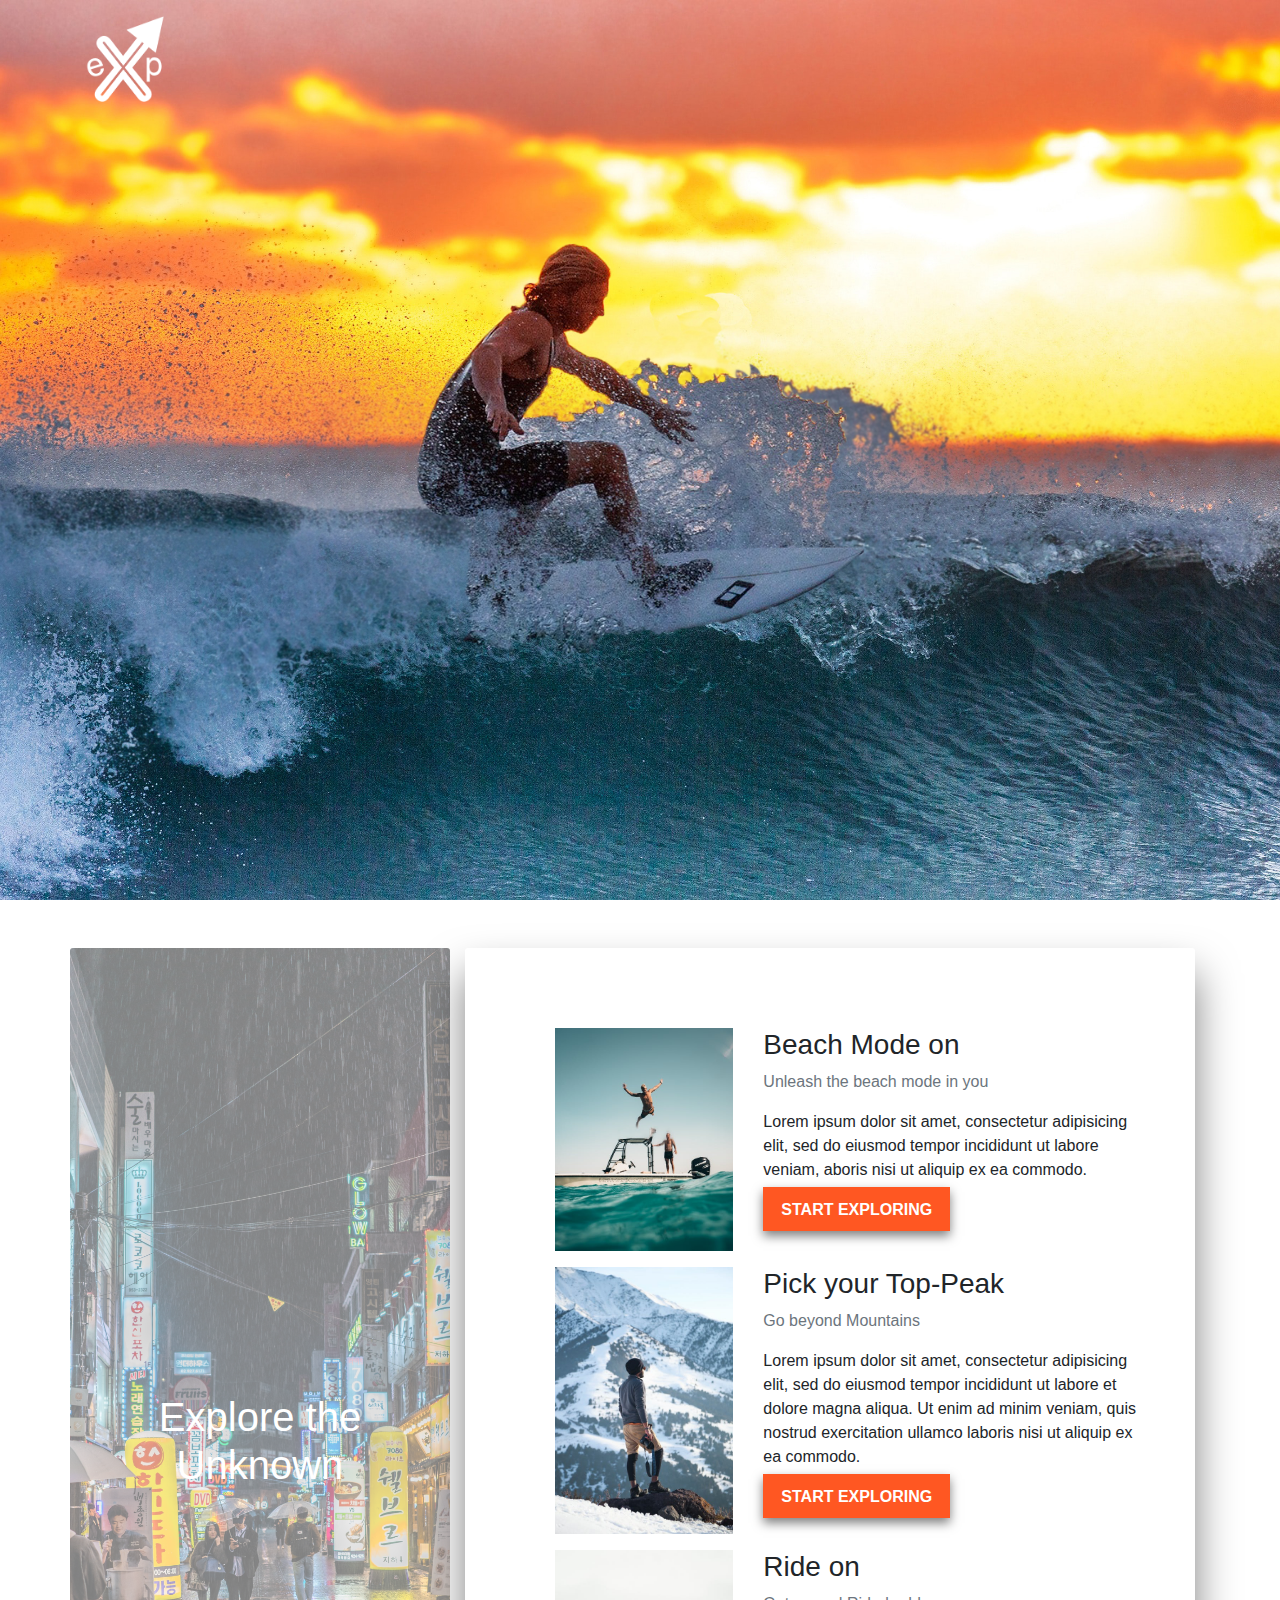
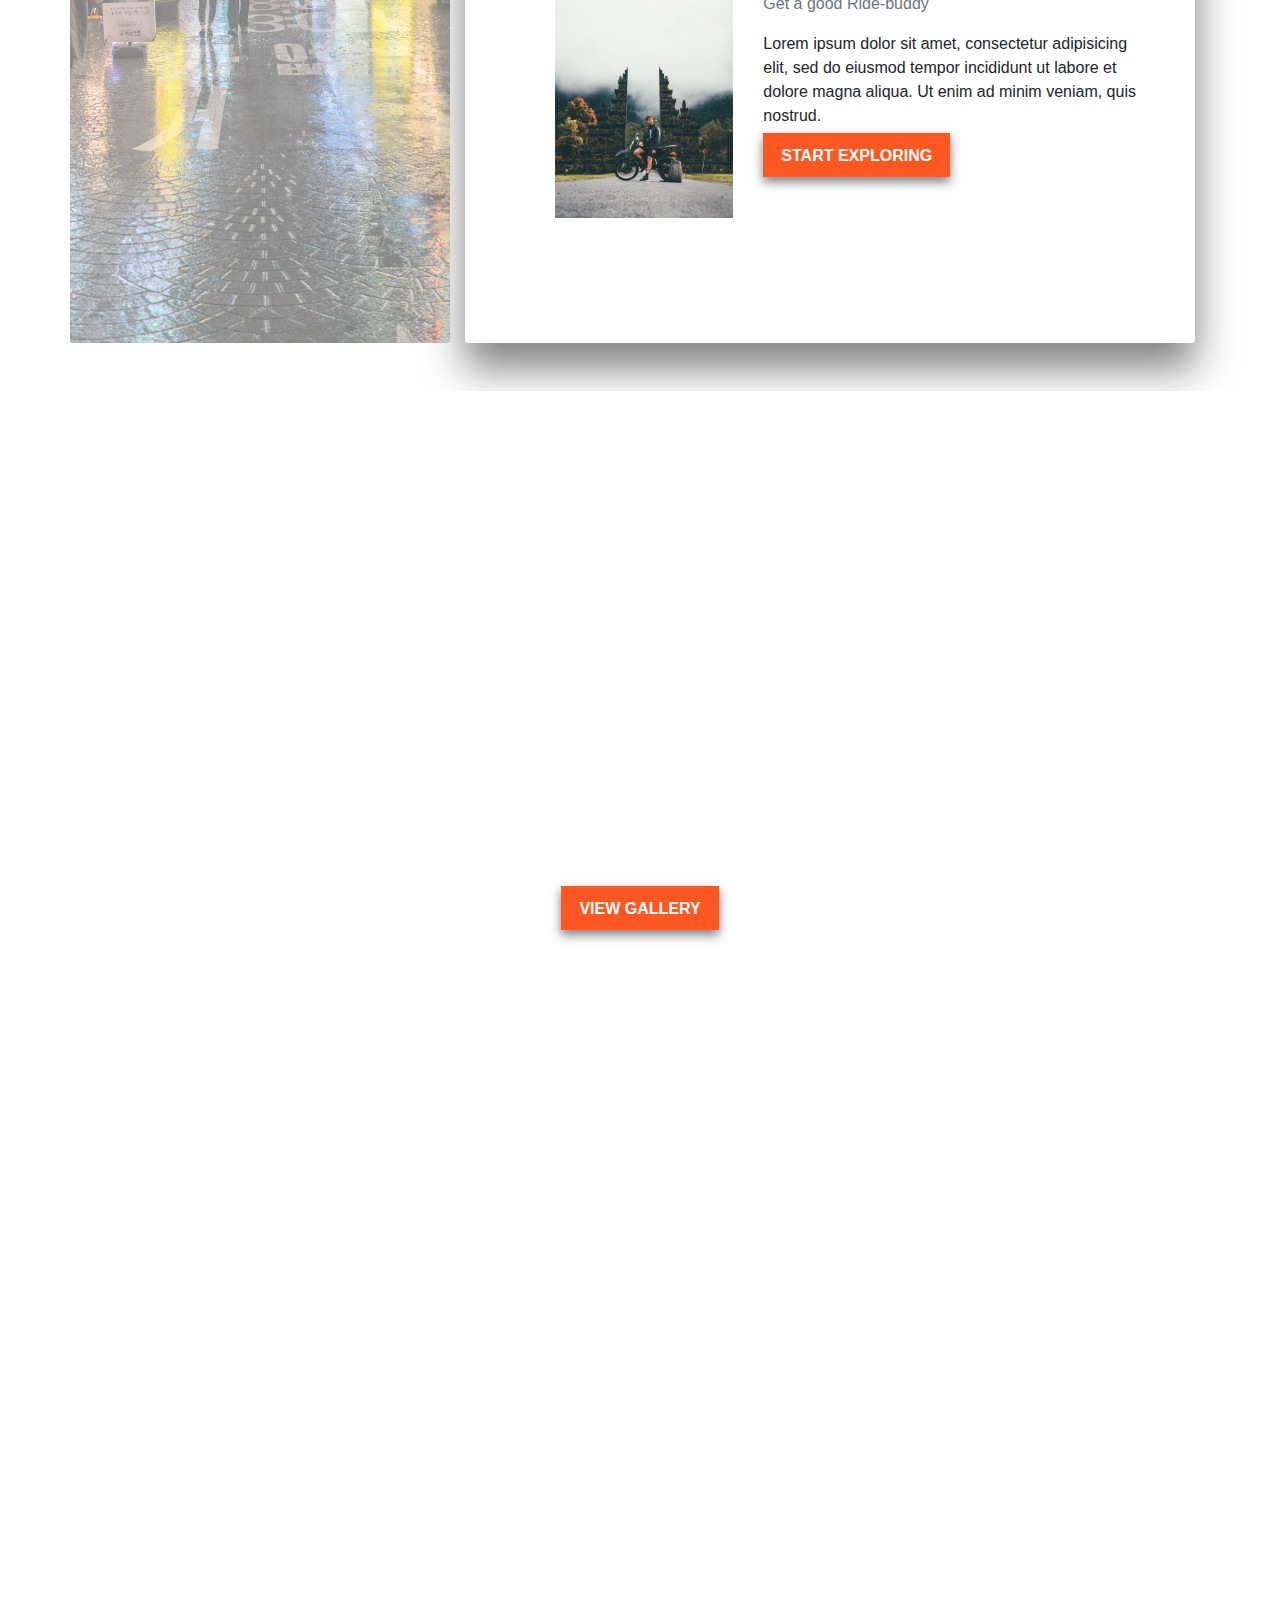
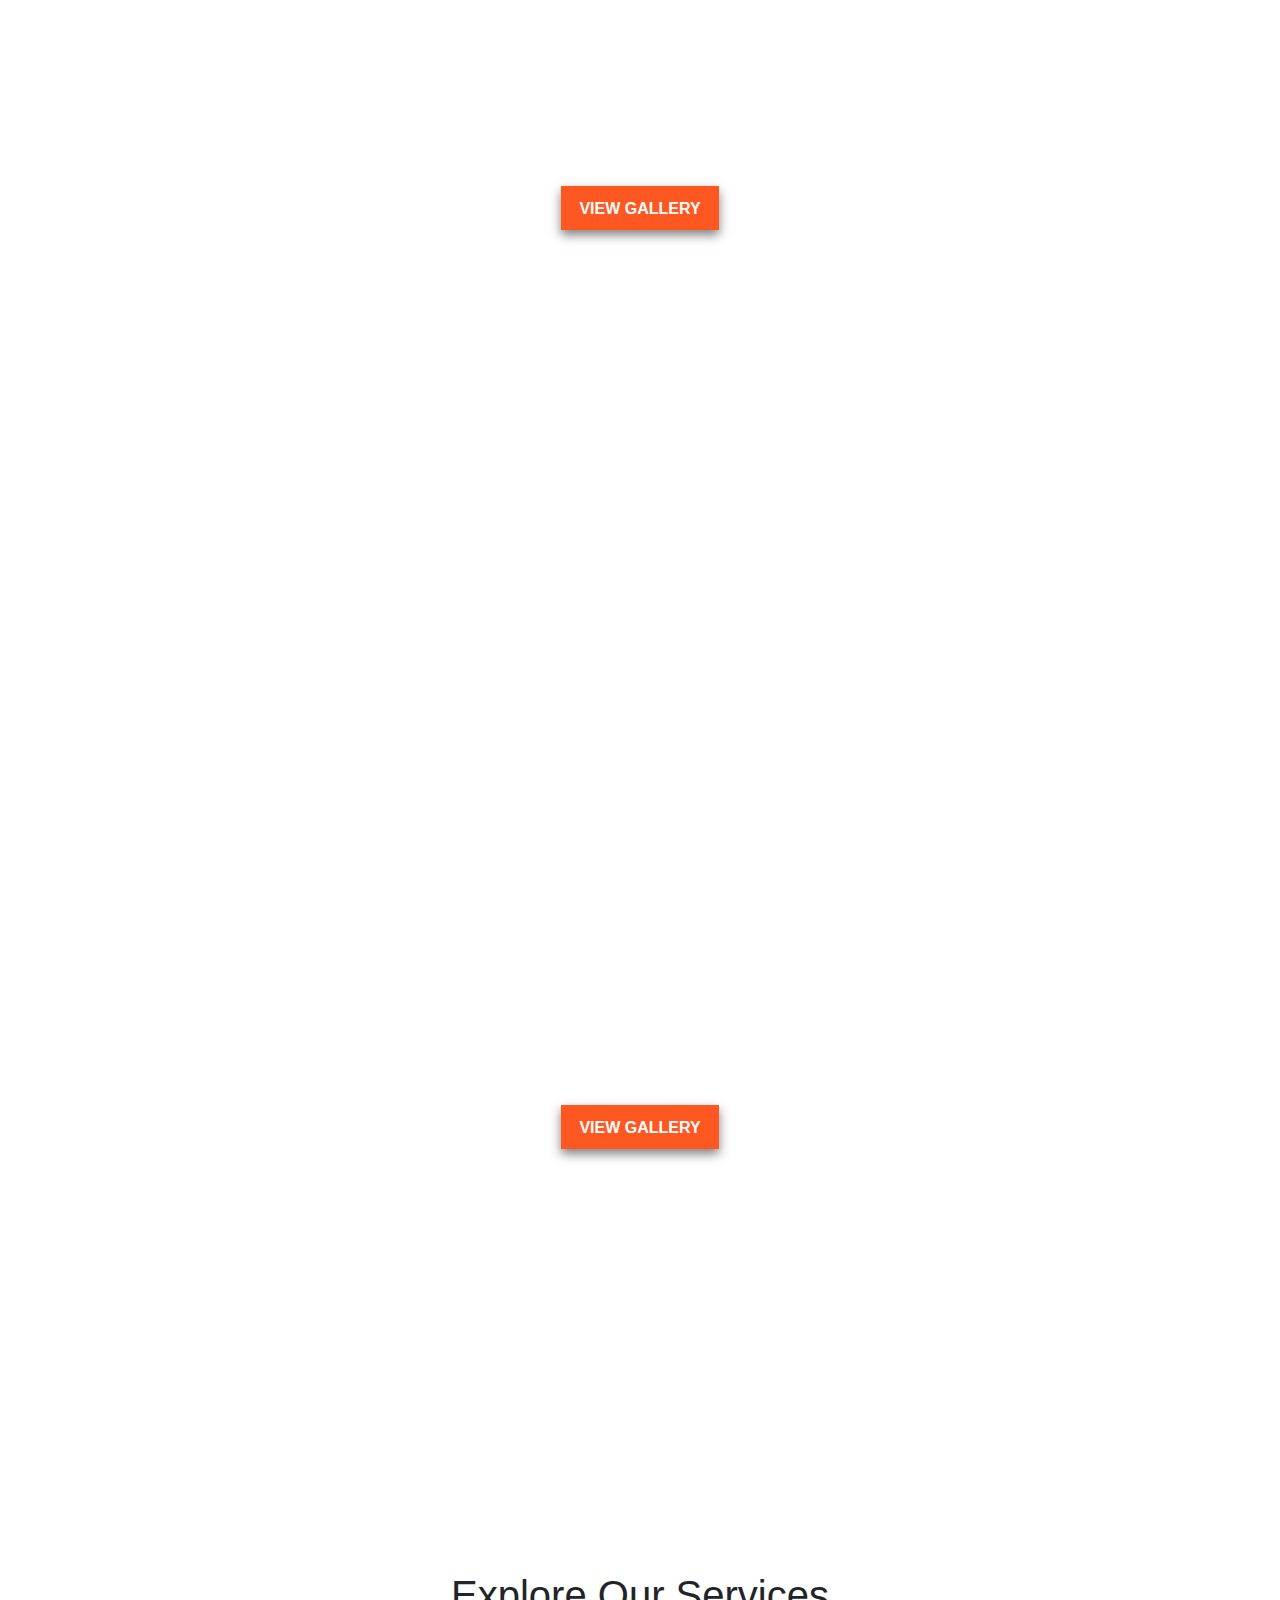
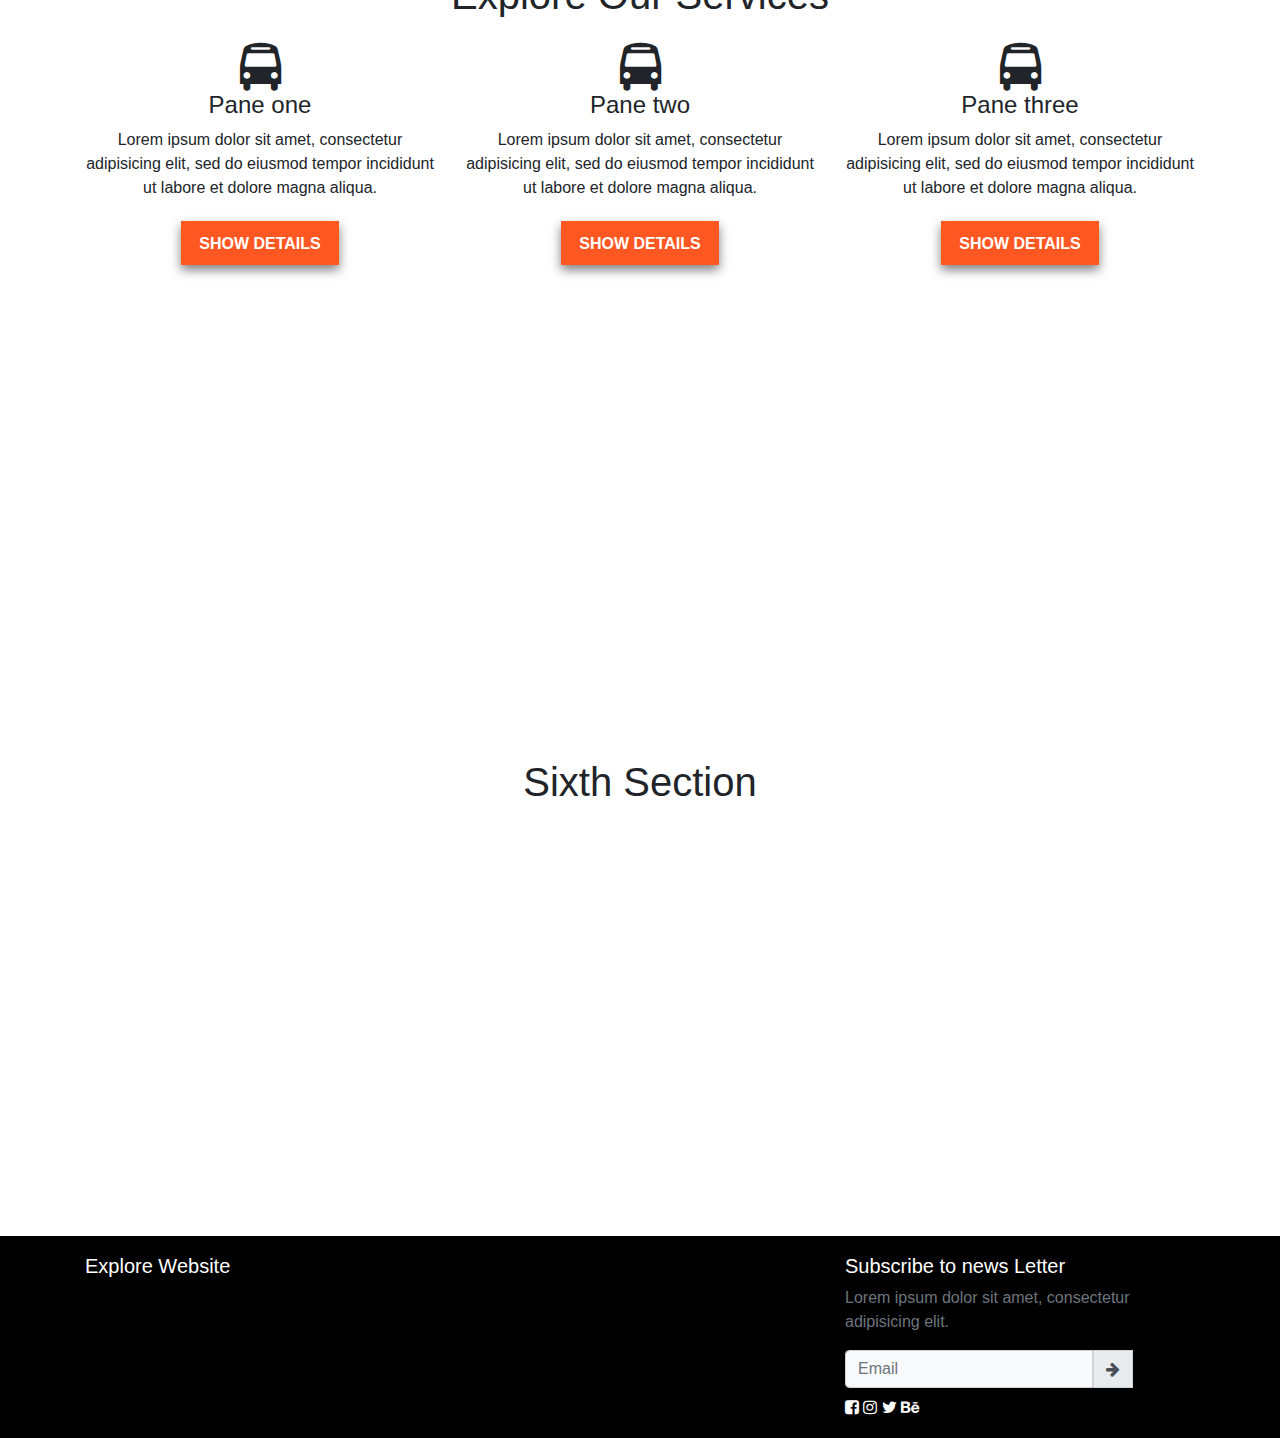
==== explore.html @ d029e3e8 "portfolioFirstUpload" ====
<!DOCTYPE html>
<html>
<head>
	<title>Parallax Website</title>
	<meta charset="utf-8">
	<meta 	name="viewport" content="width=device-width, initial-scale=1.0">
	<meta name="description" content="Leo's Portfolio">
	<meta name="keywords" content="Parallax Page, Leo's Portfolio, Simple Website, Bootstrap, HTML5, CSS3, Javascript, Parallax">
	<link rel="stylesheet" type="text/css" href="css/explore-style.css">
	<link rel="stylesheet" type="text/css" href="css/bootstrap.min.css">
	<link rel="stylesheet" type="text/css" href="css/font-awesome.min.css">
</head>
<body>
	<header>
		<nav>
			<div class="container">	
				<div class="row">	
					<div class="col-md-6">
						<img src="img/img-explore/logo-exp.png" width="15%" height="auto">
					</div>
					<div class="col-md-6"></div>
				</div>	
			</div>	
		</nav>
		<section id="landing-page">
			<div id="landing-bg">
				
			</div>
			<div class="landingDiv parallax-bg">
				<!-- <div id="landingDiv"></div> -->
				<!-- <div id="logoDiv"></div> -->
				<div id="paraImage"></div>
				<div id="mainDis"></div>
			</div>
		</section>
	</header>
	<section id="firstSection" class="py-5">	
		<div class="container text-center">	
			<div class="row">
				<div id="leftFS" class="col-md-4">
					<div class="ex text-white">
						<h1 class="py-20">Explore the Unknown</h1>
					</div>
				</div>
				<div class="col-md-8">
					<div class="panel">
						<!-- FirstPanel -->
						<div class="row py-2">
							<div class="col-md-4">
								<img src="img/img-explore/jump.jpeg" class="img-fluid">
							</div>
							<div class="col-md-8">
								<h3>Beach Mode on</h3>
								<p class="text-secondary">Unleash the beach mode in you</p>
								<p>	Lorem ipsum dolor sit amet, consectetur adipisicing elit, sed do eiusmod
								tempor incididunt ut labore veniam, aboris nisi ut aliquip ex ea commodo.</p>
								<a class="aBtn" href="#">Start Exploring</a>
							</div>
						</div>
						<!-- SecondPanel -->
						<div class="row py-2">
							<div class="col-md-4">
								<img src="img/img-explore/hike.jpeg" class="img-fluid">
							</div>
							<div class="col-md-8">
								<h3>Pick your Top-Peak</h3>
								<p class="text-secondary">Go beyond Mountains</p>
								<p>	Lorem ipsum dolor sit amet, consectetur adipisicing elit, sed do eiusmod
								tempor incididunt ut labore et dolore magna aliqua. Ut enim ad minim veniam,
								quis nostrud exercitation ullamco laboris nisi ut aliquip ex ea commodo.	</p>
								<a class="aBtn" href="#">Start Exploring</a>
							</div>
						</div>
						<!-- ThirdPanel -->
						<div class="row py-2">
							<div class="col-md-4">
								<img src="img/img-explore/motor.jpeg" class="img-fluid">
							</div>
							<div class="col-md-8">
								<h3>Ride on</h3>
								<p class="text-secondary">Get a good Ride-buddy</p>
								<p>	Lorem ipsum dolor sit amet, consectetur adipisicing elit, sed do eiusmod
								tempor incididunt ut labore et dolore magna aliqua. Ut enim ad minim veniam,
								quis nostrud.</p>
								<a class="aBtn" href="#">Start Exploring</a>
							</div>
						</div>
						
					</div>	
				</div>
			</div>		
		</div>
	</section>
	<section id="secondSection" class="text-center">
			<div class="divPara text-white">
				<span>	</span>
				<h2>Wake up with stunning view of Sunrise!</h2>
				<p>Lorem ipsum dolor sit amet, consectetur adipisicing elit, sed do eiusmod
				tempor incididunt ut labore et dolore magna aliqua. Ut enim ad minim veniam,
				quis nostrud exercitation ullamco.</p>
				<a class="aBtn" href="#">View Gallery</a>
			</div>
	</section>
	<section id="thirdSection" class="text-center">	
			<div class="divPara text-white">
				<span>	</span>
				<h2>See the beauty of every sunset</h2>
				<p>Lorem ipsum dolor sit amet, consectetur adipisicing elit, sed do eiusmod
				tempor incididunt ut labore et dolore magna aliqua. Ut enim ad minim veniam,
				quis nostrud exercitation ullamco.</p>
				<a class="aBtn" href="#">View Gallery</a>
			</div>
	</section>
	<section id="fourthSection" class="text-center">
			<div class="divPara text-white">
				<span>	</span>
				<h2> Go and Play! Experience new adventure.</h2>
				<p>Lorem ipsum dolor sit amet, consectetur adipisicing elit, sed do eiusmod
				tempor incididunt ut labore et dolore magna aliqua. Ut enim ad minim veniam,
				quis nostrud exercitation ullamco.</p>
				<a class="aBtn" href="#">View Gallery</a>
			</div>
	</section>
	<section id="fifthSection" class="text-center">
			<div class="container">
				<h1 class="pb-3">Explore Our Services</h1>	
				<div class="row">	
					<div class="col-md-4">
						<span><i class="fa fa-bus fa-3x"></i></span>
						<h4>Pane one</h4>
						<p class="pb-3">Lorem ipsum dolor sit amet, consectetur adipisicing elit, sed do eiusmod
						tempor incididunt ut labore et dolore magna aliqua.</p>
						<a class="aBtn" href="#">Show Details</a>
					</div>
					<div class="col-md-4">
						<span><i class="fa fa-bus fa-3x"></i></span>
						<h4>Pane two</h4>
						<p class="pb-3">Lorem ipsum dolor sit amet, consectetur adipisicing elit, sed do eiusmod
						tempor incididunt ut labore et dolore magna aliqua.</p>
						<a class="aBtn" href="#">Show Details</a>
					</div>
					<div class="col-md-4">
						<span><i class="fa fa-bus fa-3x"></i></span>
						<h4>Pane three</h4>
						<p class="pb-3">Lorem ipsum dolor sit amet, consectetur adipisicing elit, sed do eiusmod
						tempor incididunt ut labore et dolore magna aliqua.</p>
						<a class="aBtn" href="#">Show Details</a>
					</div>
				</div>	
			</div>	
	</section>
	<section id="sixthSection" class="text-center py-5">	
			<h1>Sixth Section</h1>
	</section>
	<footer>
		<div class="container text-white">	
			<div class="row">
				<div class="col-md-8">
					<h5>Explore Website</h5>
				</div>
				<div class="col-md-4">
					<h5 >Subscribe to news Letter</h5>
					<p class="text-muted">Lorem ipsum dolor sit amet, consectetur adipisicing elit.</p>
					<form class="form-inline">
						<div class="col pl-0">
							<div class="input-group pr-5">
								<input type="email" class="form-control bg-light text-muted" placeholder="Email">
								<div class="input-group-prepend">
									<div class="input-group-text">
										<i class="fa fa-arrow-right"></i>
									</div>
								</div>
							</div>
						</div>
					</form>
				<div class="connect pt-2">
						<i class="fa fa-facebook-square"></i>
						<i class="fa fa-instagram"></i>
						<i class="fa fa-twitter"></i>
						<i class="fa fa-behance"></i>
					</div>	
				</div>
			</div>	
		</div>	
	</footer>
	<script type="text/javascript" src="js/jquery.min.js"></script>
	<script type="text/javascript" src="js/bootstrap.min.js"></script>
	<script type="text/javascript" src="js/explore-js.js"></script>
</body>
</html>
---- css/explore-style.css ----
*{
	margin:0 auto;
	padding: 0;
}
body, section{
	overflow-x: hidden;
}
nav{
	position: absolute;
	width: 100%;
	top: 0;
	left: 0;
	z-index: 9999;
	padding-top:1em;
}
/*////New Parallax/////*/
#landing-page{
	background-image: url("../img/img-explore/bg-wave.jpg");
	background-position:center;
	background-attachment:fixed;
	background-size: cover;
	background-repeat: no-repeat;
}

.landingDiv{
	position: relative;
	width: 100%;
	height: 100vh;
	background-image: url("../img/img-explore/bg-wave.jpg");
	background-position:center;
	background-attachment:fixed;
	background-size: cover;
	overflow: hidden;
	background-repeat: no-repeat;
	display:flex;
	align-items: center;
	justify-content: center;
	transition-duration:1000ms;
	transition-timing-function:cubic-bezier(0.34, -0.15, 0.27, 1.55);
}
#logoDiv{
	position: absolute;
	width: 100%;
	height: 200px;
	left:8%;
	background-image: url("../img/img-explore/logo-explore.png");
	background-position: center;
	background-size: contain;
	background-repeat: no-repeat;
}
#mainDis{
	position: absolute;
	top: 0;
	left: 0;
	width: 100%;
	height: 100%;
	background-image: url("../img/img-explore/surfer.png");
	background-position: center;
	background-size: 50vh, 50vh;
	background-repeat: no-repeat;
}
#paraImage{
	position: absolute;
	width: 100%;
	height: 100%;
	background-image: url("../img/img-explore/wave.png");
	background-size: cover;
	left: 0px;
	/*margin-left: -50px;*/
	top: 60vh;
	background-repeat: no-repeat;

}
/*.......Universal Styles..................*/
h1,h2,h3,h4,h4{
	/*color:blue!important;*/
}
.panel{
	background: #fff;
	border-radius: 3px;
	text-align: left;
	padding: 8vmin 5vmin 13vmin 10vmin;
	box-shadow: 0px 25px 42px rgba(0,0,0,0.5);
}
.divPara{
	width: 50%;
	background-color: rgba(255,255,255,0.2);
	padding: 2em 2.5em;
	position: relative;
	overflow: hidden;
}
.divPara span{
	position: absolute;
	width: 100%;
	height: 100%;
	top: 0;
	left: -110%;
	transition: 1500ms;
	background-color: rgba(255,255,255,1);
	-o-transform: skewX(6deg);
	-moz-transform: skewX(6deg);
	-webkit-transform: skewX(6deg);
	transform: skewX(6deg);
}
.divPara:hover span{
	left:110%;
	background-color: rgba(0,0,0,1);
}
.divPara:hover{
	background-color: rgba(0,0,0,0.5);
	-o-transition:200ms cubic-bezier(0.05, 0.51, 0.77, 0.07) background-color;
	-moz-transition:200ms cubic-bezier(0.05, 0.51, 0.77, 0.07) background-color;
	-webkit-transition:200ms cubic-bezier(0.05, 0.51, 0.77, 0.07) background-color;
	transition:200ms cubic-bezier(0.05, 0.51, 0.77, 0.07) background-color;
}
a.aBtn{
	font-weight: bold;
	background-color: rgba(255,87,34,1);
	text-transform: uppercase;
	color: #fff;
	padding: 1.5vmin 2vmin;
	box-shadow: 0px 5px 10px rgba(0,0,0,0.5);	
	-o-transition:200ms cubic-bezier(0.05, 0.51, 0.77, 0.07) background-color,color;
	-webkit-transition:200ms cubic-bezier(0.05, 0.51, 0.77, 0.07) background-color,color;
	-moz-transition:200ms cubic-bezier(0.05, 0.51, 0.77, 0.07) background-color,color;
	transition:500ms cubic-bezier(0.05, 0.51, 0.77, 0.07) background-color,color;
	position: relative;
}
a.aBtn::before, a.aBtn::after{
	position: absolute;
	width: 0%;
	height: 0%;
	opacity: 0;
	transition: 800ms 50ms;
	box-sizing: border-box;;
}
a.aBtn::before{
	content: '';
	top:0;
	left: 0;
	border-top: 2px solid rgba(255,87,34,1);
	border-left: 2px solid rgba(255,87,34,1);
}
a.aBtn::after{
	content: '';
	bottom:0;
	right: 0;
	border-bottom: 2px solid rgba(255,87,34,1);
	border-right: 2px solid rgba(255,87,34,1);
}
a.aBtn:hover::before, a.aBtn:hover::after{
	width: 100%;
	height: 100%;
	opacity: 1;
}
a.aBtn:hover{
	text-decoration: none;
	background-color: #fff;
	color: rgba(255,87,34,1);
	box-shadow: 0px 15px 10px rgba(0,0,0,0.2);
	/*border:0 solid rgba(0,0,0,0.5);*/
}
/*.....................Section Styles..............................*/
/*First Section*/
#firstSection{
	width: 100%;

}

#leftFS{
	display: flex;
	align-items: center;
	background-image: url("../img/img-explore/japan.jpg");
	background-position: center;
	background-size: cover;
	background-repeat: no-repeat;
	padding: 0;
	border-radius: 3px;			
}
.ex{
	width: 100%;
	height: 100%;
	background-color: rgba(255,255,255,0.5);
	display: flex;
	align-items: center;
}
/*SecodSection*/
#secondSection{
	width: 100%;
	height:100vh;
	background-image: url("../img/img-explore/mountain.jpg");
	background-position:center;
	background-attachment:fixed;
	background-size: cover;
	background-repeat: no-repeat;
	display: flex;
	align-items: center;
}
/*ThirdSection*/
#thirdSection{
	width: 100%;
	height:100vh;
	background-image: url("../img/img-explore/sunset.jpg");
	background-position:center;
	background-attachment:fixed;
	background-size: cover;
	background-repeat: no-repeat;
	display: grid;
	align-items: center;
}
/*FourthSection*/
#fourthSection{
	width: 100%;
	height:100vh;
	background-image: url("../img/img-explore/rides.jpg");
	background-position:center;
	background-attachment:fixed;
	background-size: cover;
	background-repeat: no-repeat;
	display: flex;
	align-items: center;
}
#fifthSection{
	width: 100%;
	padding: 5em 0;
	position: relative;
	display: flex;
	justify-content: center;
	align-items: center;
}
.float-div{
	position: absolute;
	width: 50vh;
	background-color: rgba(0,0,0,0.5);
	padding:1em 2em;
	top: -10vh;
	left: 0;
}

#sixthSection{
	width: 100%;
	height: 100vh;
	background-image: url("../img/img-explore/19.jpg");
	background-position:center;
	background-attachment:fixed;
	background-size: cover;
	background-repeat: no-repeat;
	display: flex;
	align-items: center;

}
footer{
	width: 100%;
	padding: 2vmin 0;
	background-color: #000;
}
@media(max-width: 530px){
	.panel{
		text-align: center;
		padding:5vmin!important;
	}
	.divPara{
		width: 80%!important;
	}
}
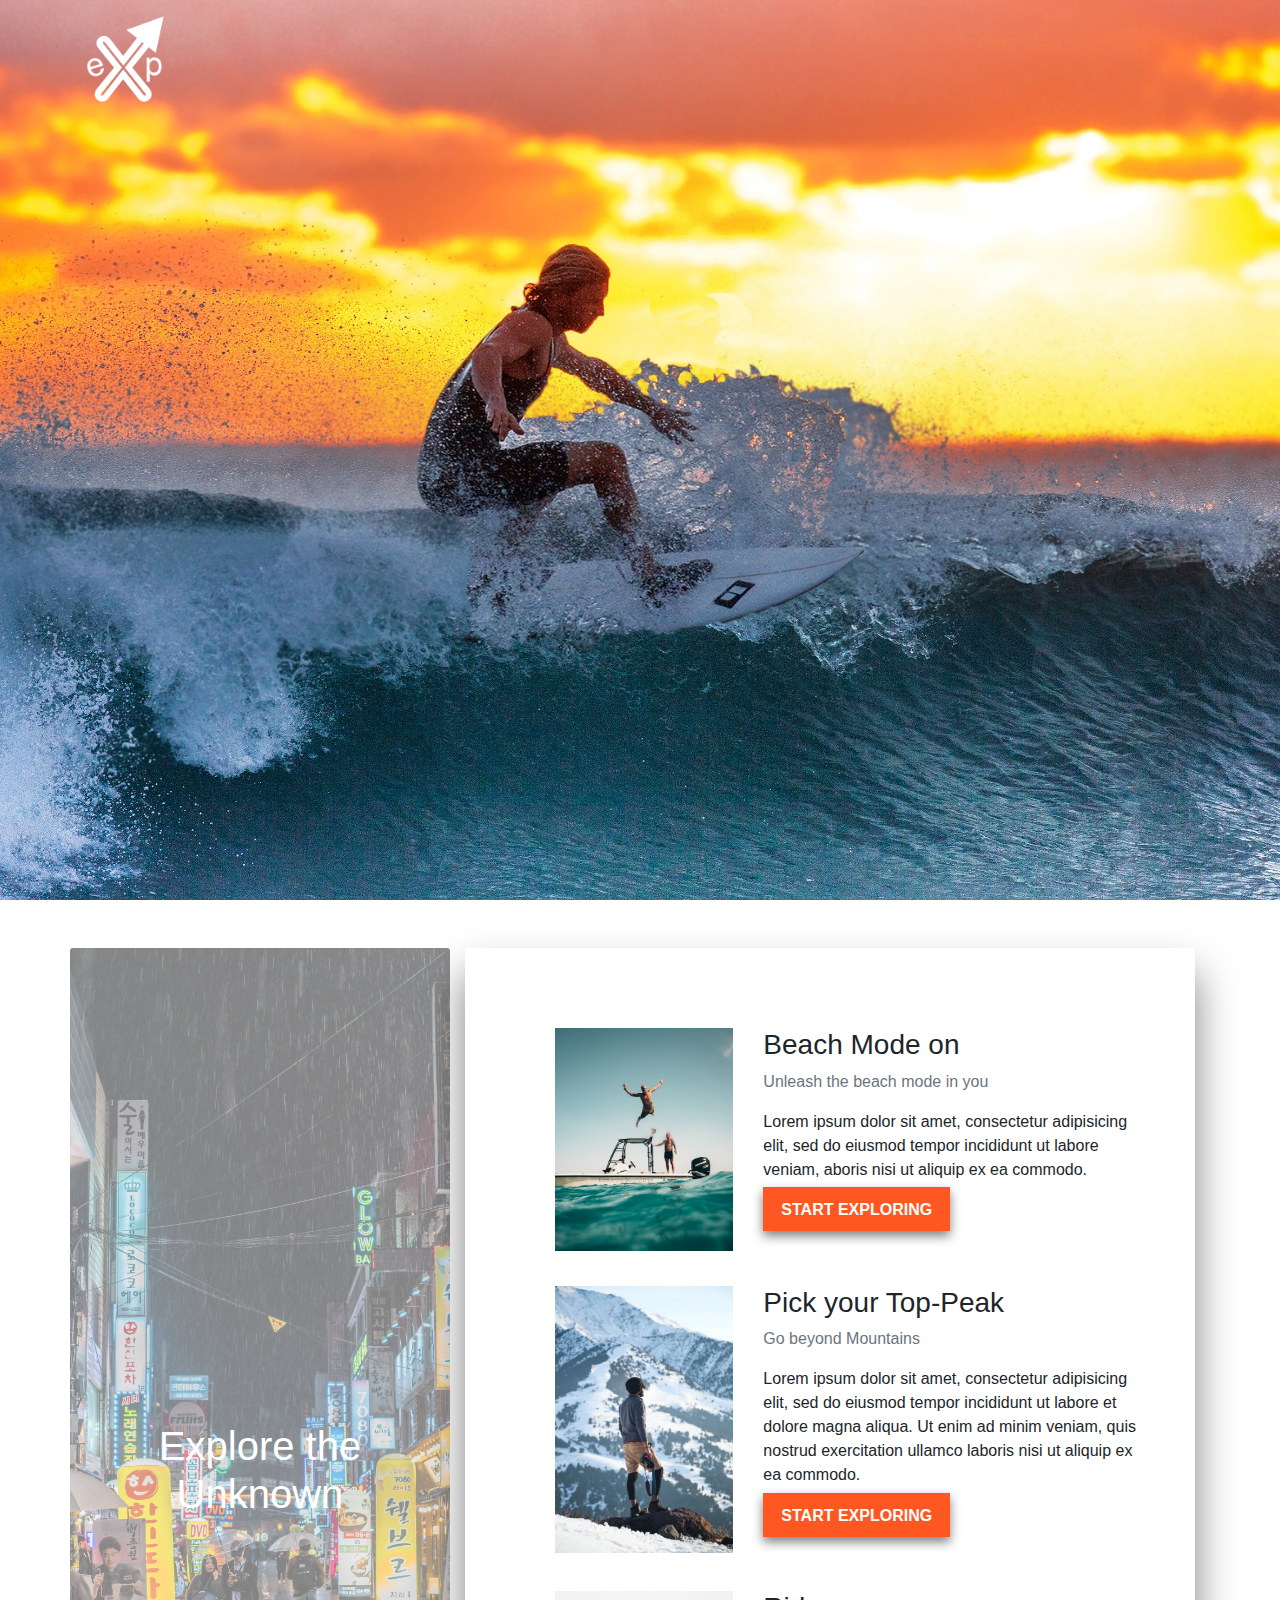
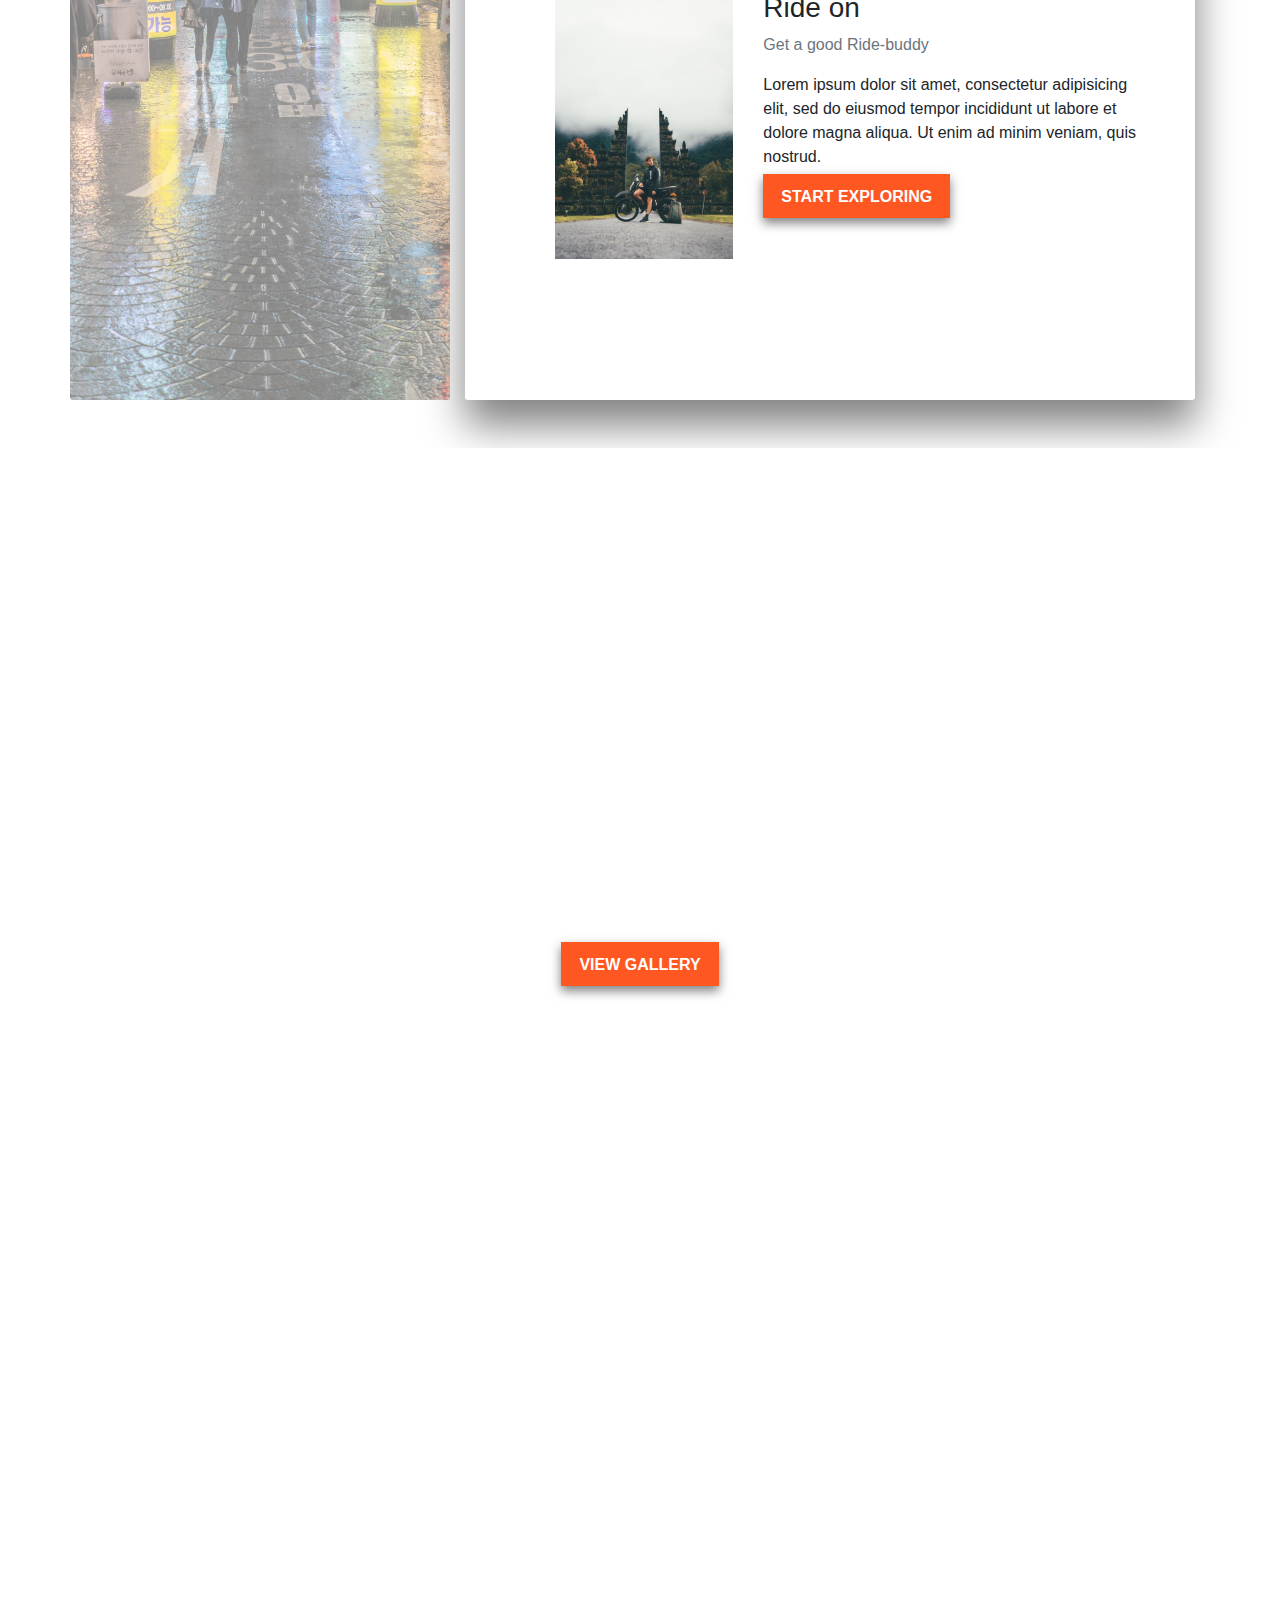
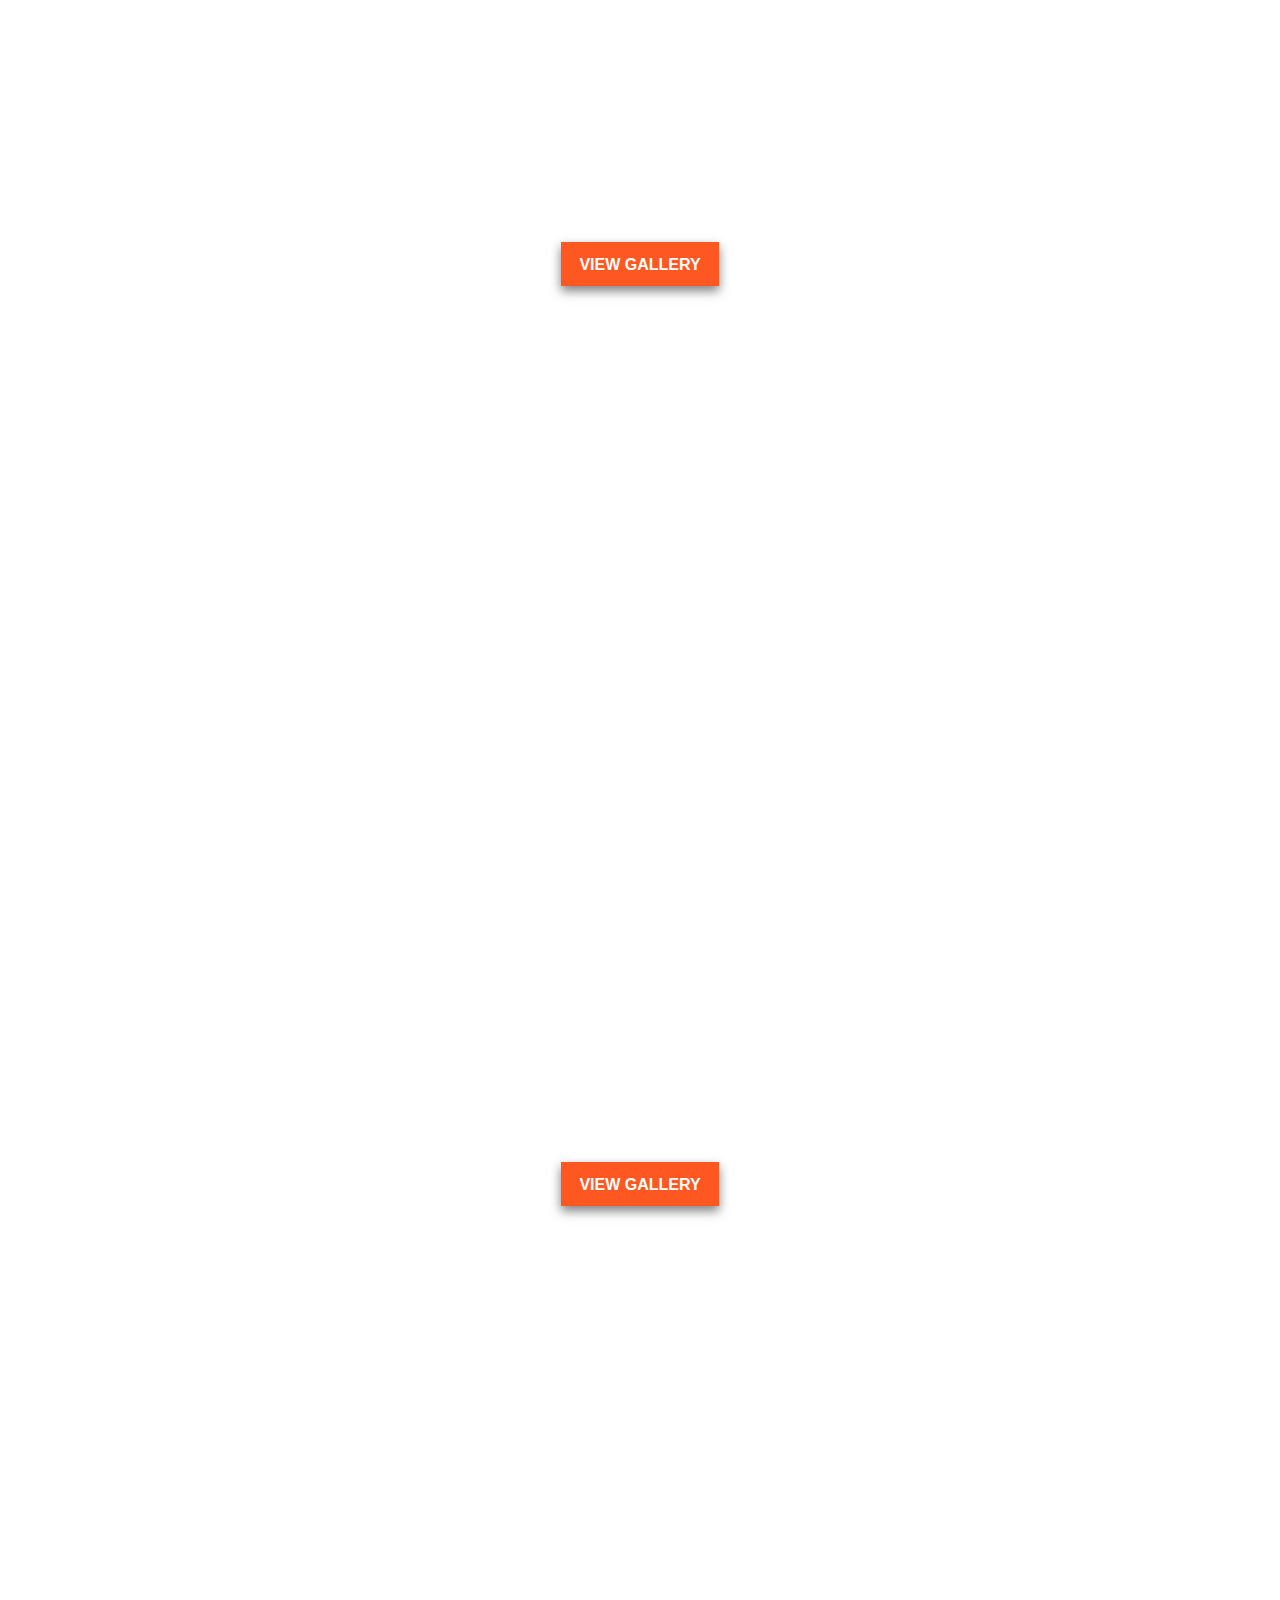
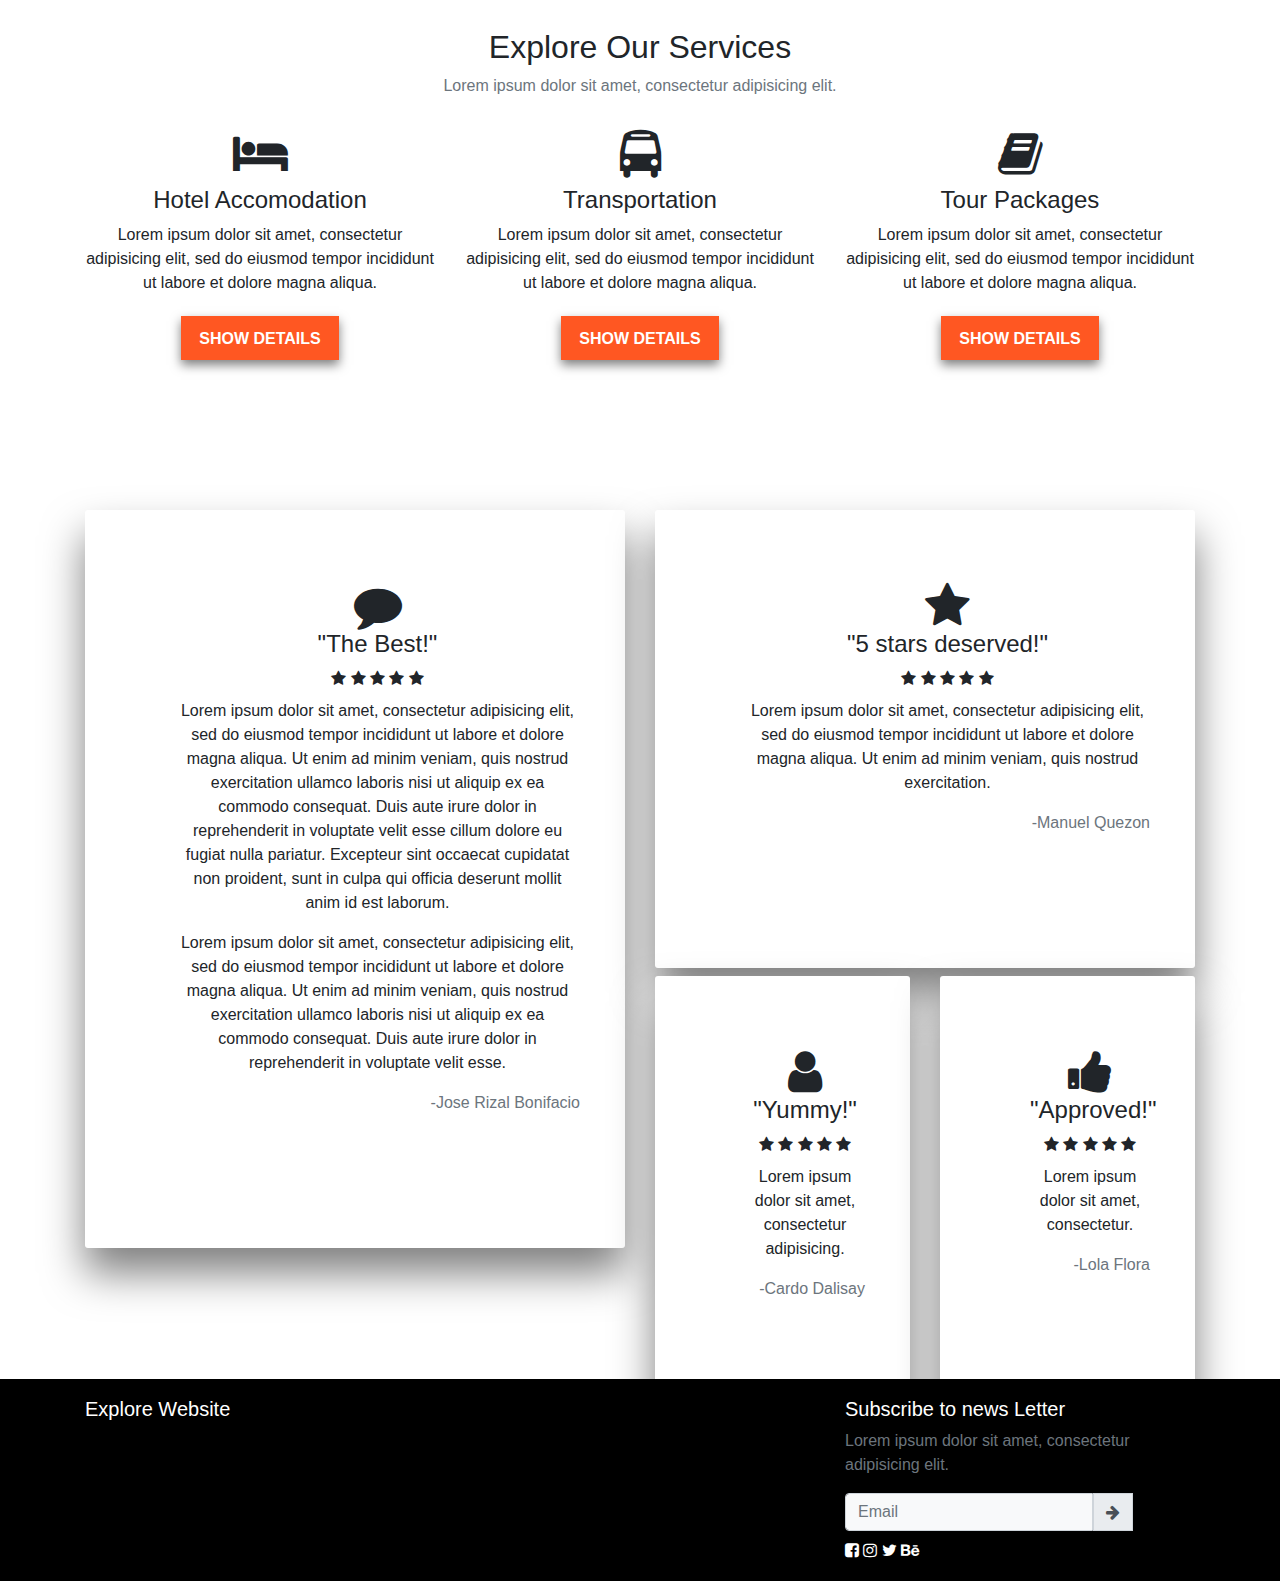
==== commit efe5ba18: "Update explore.html" ====
--- a/explore.html
+++ b/explore.html
@@ -46,10 +46,10 @@
 					<div class="panel">
 						<!-- FirstPanel -->
 						<div class="row py-2">
-							<div class="col-md-4">
+							<div class="col-md-4 pb-3">
 								<img src="img/img-explore/jump.jpeg" class="img-fluid">
 							</div>
-							<div class="col-md-8">
+							<div class="col-md-8 pb-5">
 								<h3>Beach Mode on</h3>
 								<p class="text-secondary">Unleash the beach mode in you</p>
 								<p>	Lorem ipsum dolor sit amet, consectetur adipisicing elit, sed do eiusmod
@@ -59,10 +59,10 @@
 						</div>
 						<!-- SecondPanel -->
 						<div class="row py-2">
-							<div class="col-md-4">
+							<div class="col-md-4 pb-3">
 								<img src="img/img-explore/hike.jpeg" class="img-fluid">
 							</div>
-							<div class="col-md-8">
+							<div class="col-md-8 pb-5">
 								<h3>Pick your Top-Peak</h3>
 								<p class="text-secondary">Go beyond Mountains</p>
 								<p>	Lorem ipsum dolor sit amet, consectetur adipisicing elit, sed do eiusmod
@@ -73,10 +73,10 @@
 						</div>
 						<!-- ThirdPanel -->
 						<div class="row py-2">
-							<div class="col-md-4">
+							<div class="col-md-4 pb-3">
 								<img src="img/img-explore/motor.jpeg" class="img-fluid">
 							</div>
-							<div class="col-md-8">
+							<div class="col-md-8 pb-5">
 								<h3>Ride on</h3>
 								<p class="text-secondary">Get a good Ride-buddy</p>
 								<p>	Lorem ipsum dolor sit amet, consectetur adipisicing elit, sed do eiusmod
@@ -123,25 +123,26 @@
 	</section>
 	<section id="fifthSection" class="text-center">
 			<div class="container">
-				<h1 class="pb-3">Explore Our Services</h1>	
+				<h2>Explore Our Services</h2>	
+				<p class="pb-3 text-secondary">Lorem ipsum dolor sit amet, consectetur adipisicing elit.</p>
 				<div class="row">	
-					<div class="col-md-4">
-						<span><i class="fa fa-bus fa-3x"></i></span>
-						<h4>Pane one</h4>
+					<div class="col-md-4 pb-5">
+						<span><i class="fa fa-hotel fa-3x text-orange"></i></span>
+						<h4 class="mt-2">Hotel Accomodation</h4>
 						<p class="pb-3">Lorem ipsum dolor sit amet, consectetur adipisicing elit, sed do eiusmod
 						tempor incididunt ut labore et dolore magna aliqua.</p>
 						<a class="aBtn" href="#">Show Details</a>
 					</div>
-					<div class="col-md-4">
-						<span><i class="fa fa-bus fa-3x"></i></span>
-						<h4>Pane two</h4>
+					<div class="col-md-4 pb-5">
+						<span><i class="fa fa-bus fa-3x text-orange"></i></span>
+						<h4 class="mt-2">Transportation</h4>
 						<p class="pb-3">Lorem ipsum dolor sit amet, consectetur adipisicing elit, sed do eiusmod
 						tempor incididunt ut labore et dolore magna aliqua.</p>
 						<a class="aBtn" href="#">Show Details</a>
 					</div>
-					<div class="col-md-4">
-						<span><i class="fa fa-bus fa-3x"></i></span>
-						<h4>Pane three</h4>
+					<div class="col-md-4 pb-5">
+						<span><i class="fa fa-book fa-3x text-orange"></i></span>
+						<h4  class="mt-2">Tour Packages</h4>
 						<p class="pb-3">Lorem ipsum dolor sit amet, consectetur adipisicing elit, sed do eiusmod
 						tempor incididunt ut labore et dolore magna aliqua.</p>
 						<a class="aBtn" href="#">Show Details</a>
@@ -150,7 +151,73 @@
 			</div>	
 	</section>
 	<section id="sixthSection" class="text-center py-5">	
-			<h1>Sixth Section</h1>
+			<div class="container">
+			    <div class="row">
+			    	<div class="mb-5 text-white"><h2>Our Trophies</h2></div>	
+			    </div>	
+				<div class="row">
+					<div class="col-md-6">
+						<div class="panel text-center">	
+							<span><i class="fa fa-comment fa-3x text-orange"></i></span>
+							<h4>"The Best!"</h4>
+							<span class=" text-yellow"><i class="fa fa-star"> </i> <i class="fa fa-star"></i> <i class="fa fa-star"></i> <i class="fa fa-star"></i> <i class="fa fa-star"></i></span> 
+							<p class="mt-2">	
+							 Lorem ipsum dolor sit amet, consectetur adipisicing elit, sed do eiusmod
+							 tempor incididunt ut labore et dolore magna aliqua. Ut enim ad minim veniam,
+							 quis nostrud exercitation ullamco laboris nisi ut aliquip ex ea commodo
+							 consequat. Duis aute irure dolor in reprehenderit in voluptate velit esse
+							 cillum dolore eu fugiat nulla pariatur. Excepteur sint occaecat cupidatat non
+							 proident, sunt in culpa qui officia deserunt mollit anim id est laborum.	
+							</p>
+							<p>Lorem ipsum dolor sit amet, consectetur adipisicing elit, sed do eiusmod
+							tempor incididunt ut labore et dolore magna aliqua. Ut enim ad minim veniam,
+							quis nostrud exercitation ullamco laboris nisi ut aliquip ex ea commodo
+							consequat. Duis aute irure dolor in reprehenderit in voluptate velit esse.</p>
+							<p class=" text-secondary text-right">-Jose Rizal Bonifacio</p>
+
+						</div>
+					</div>
+					<div class="col-md-6">
+						<div class="row">
+							<div class="col-md-12">
+								<div class="panel text-center">
+									<span><i class="fa fa-star fa-3x text-orange"></i></span>	
+									<h4>"5 stars deserved!"</h4><span class=" text-yellow"><i class="fa fa-star"> </i> <i class="fa fa-star"></i> <i class="fa fa-star"></i> <i class="fa fa-star"></i> <i class="fa fa-star"></i></span> 
+									<p class="mt-2">
+									Lorem ipsum dolor sit amet, consectetur adipisicing elit, sed do eiusmod
+									tempor incididunt ut labore et dolore magna aliqua. Ut enim ad minim veniam,
+									quis nostrud exercitation.</p>
+									<p class="text-secondary  text-right">-Manuel Quezon</p>
+								</div>
+							</div>
+						</div>
+						<div class="row py-2">
+							<div class="col-md-6">
+								<div class="panel text-center">	
+									<span><i class="fa fa-user fa-3x text-orange"></i></span>
+									<h4>"Yummy!"</h4>
+									<span class=" text-yellow"><i class="fa fa-star"> </i> <i class="fa fa-star"></i> <i class="fa fa-star"></i> <i class="fa fa-star"></i> <i class="fa fa-star"></i></span> 
+									<p class="mt-2">	
+									 Lorem ipsum dolor sit amet, consectetur adipisicing.	
+									</p>
+									<p class="text-secondary  text-right">-Cardo Dalisay</p>
+								</div>
+							</div>
+							<div class="col-md-6">
+								<div class="panel text-center">
+									<span><i class="fa fa-thumbs-up fa-3x text-orange"></i></span>	
+									<h4>"Approved!"</h4>
+									<span class=" text-yellow"><i class="fa fa-star"> </i> <i class="fa fa-star"></i> <i class="fa fa-star"></i> <i class="fa fa-star"></i> <i class="fa fa-star"></i></span> 
+									<p class="mt-2">	
+									 Lorem ipsum dolor sit amet, consectetur.
+									</p>
+									<p class="text-secondary  text-right">-Lola Flora</p>
+								</div>
+							</div>
+						</div>
+					</div>
+				</div>
+			</div>
 	</section>
 	<footer>
 		<div class="container text-white">	
@@ -187,4 +254,4 @@
 	<script type="text/javascript" src="js/bootstrap.min.js"></script>
 	<script type="text/javascript" src="js/explore-js.js"></script>
 </body>
-</html>+</html>
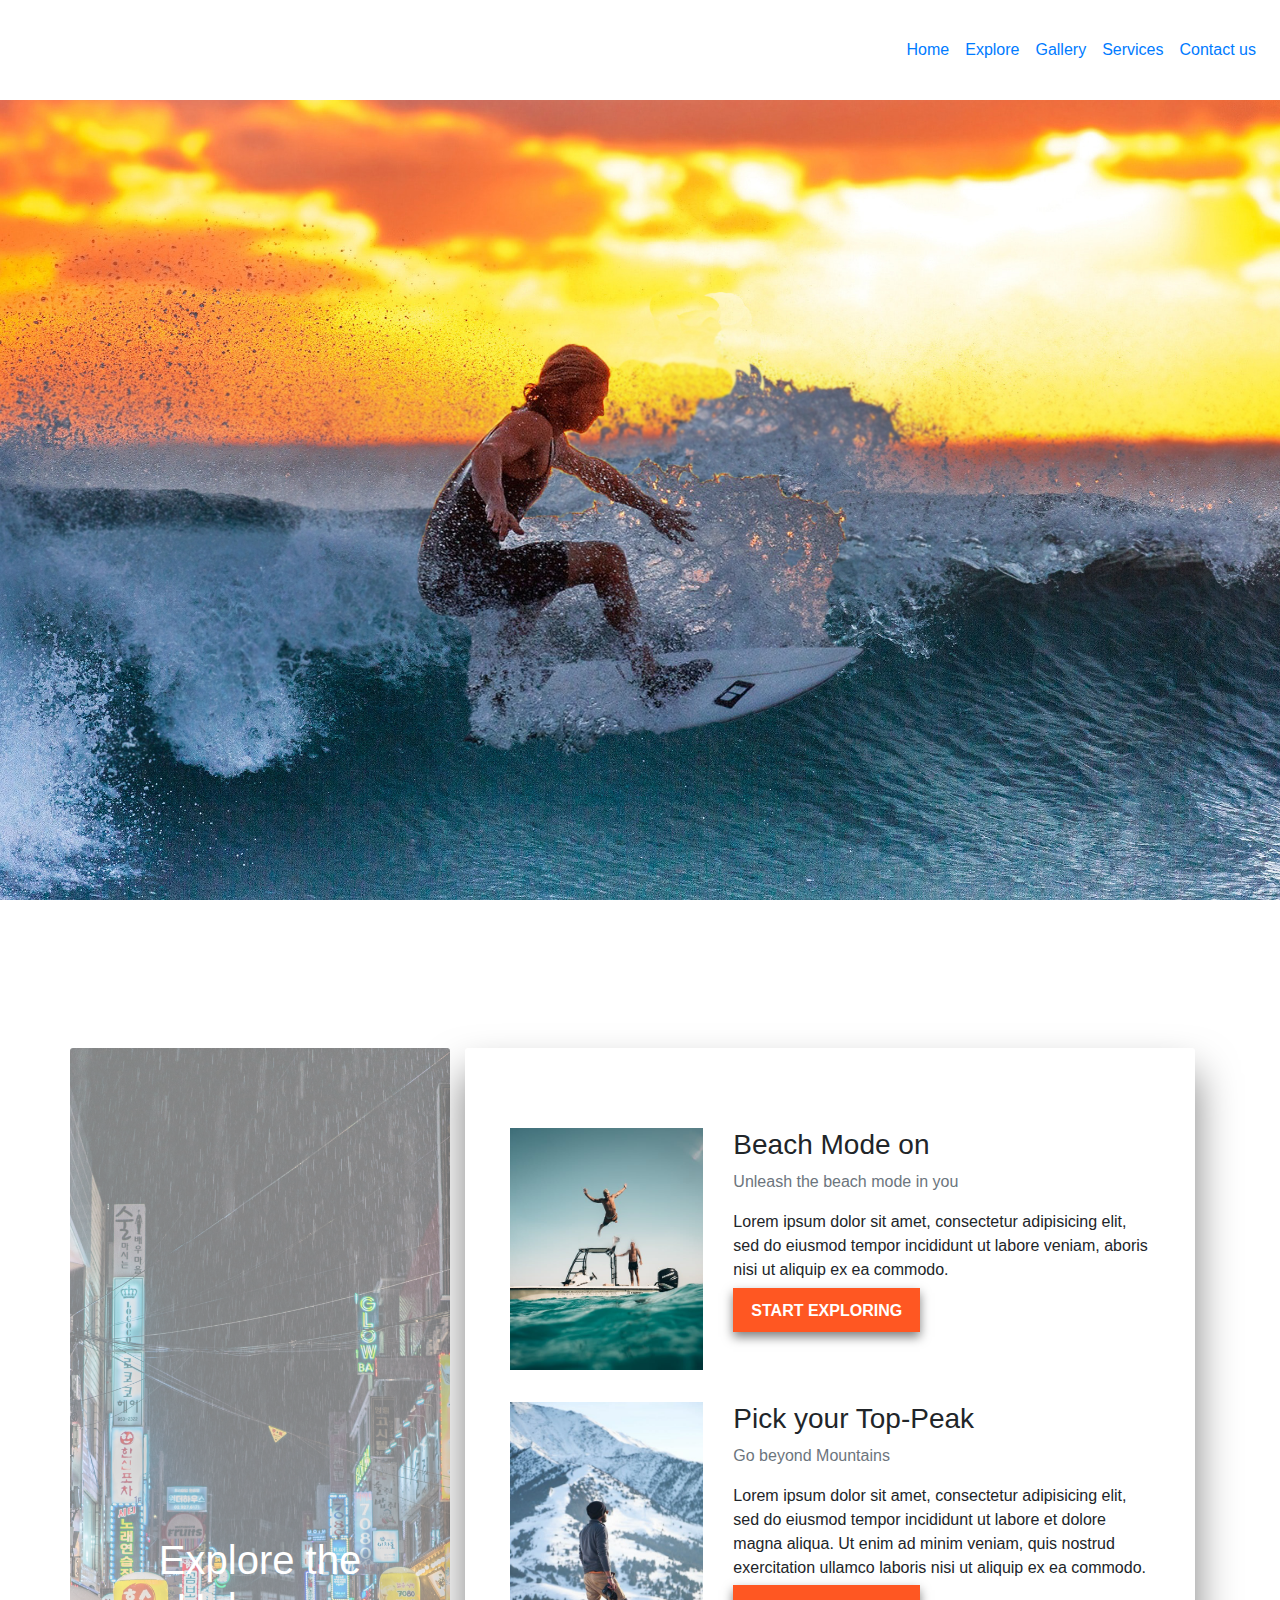
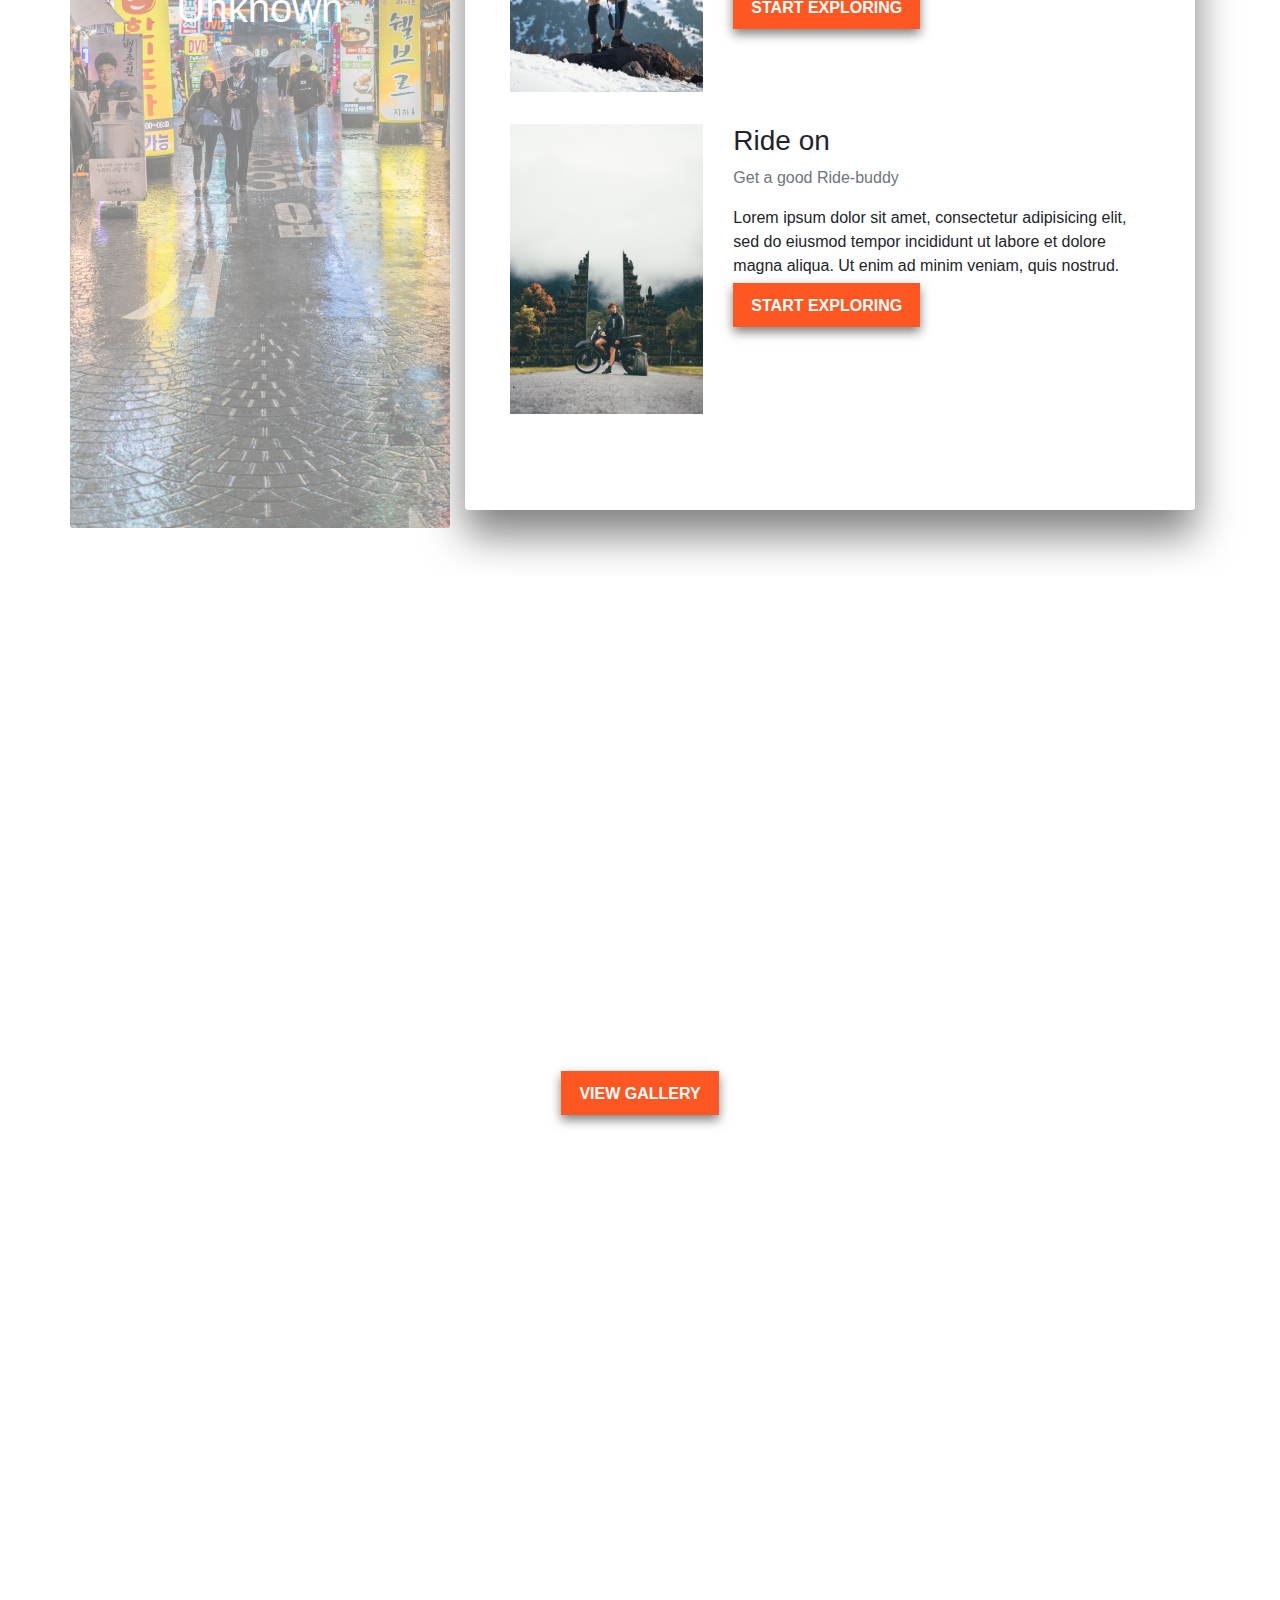
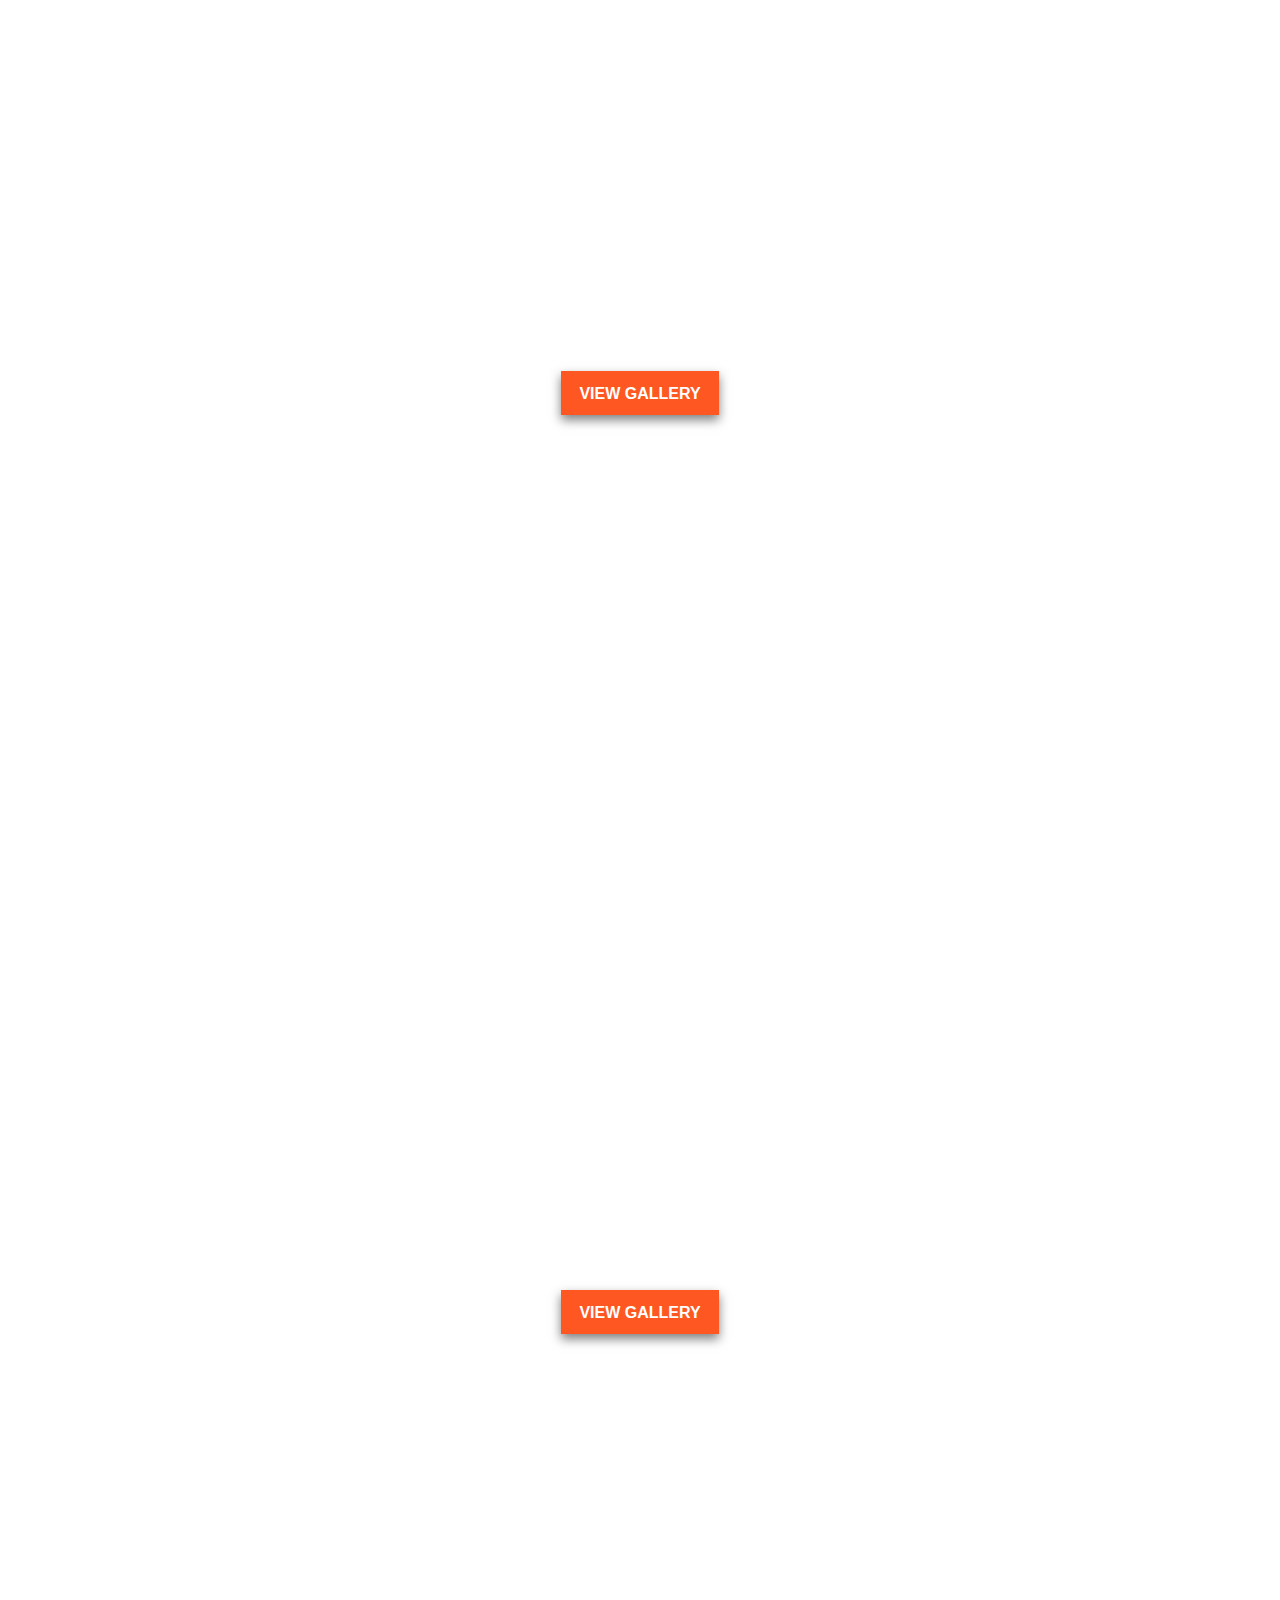
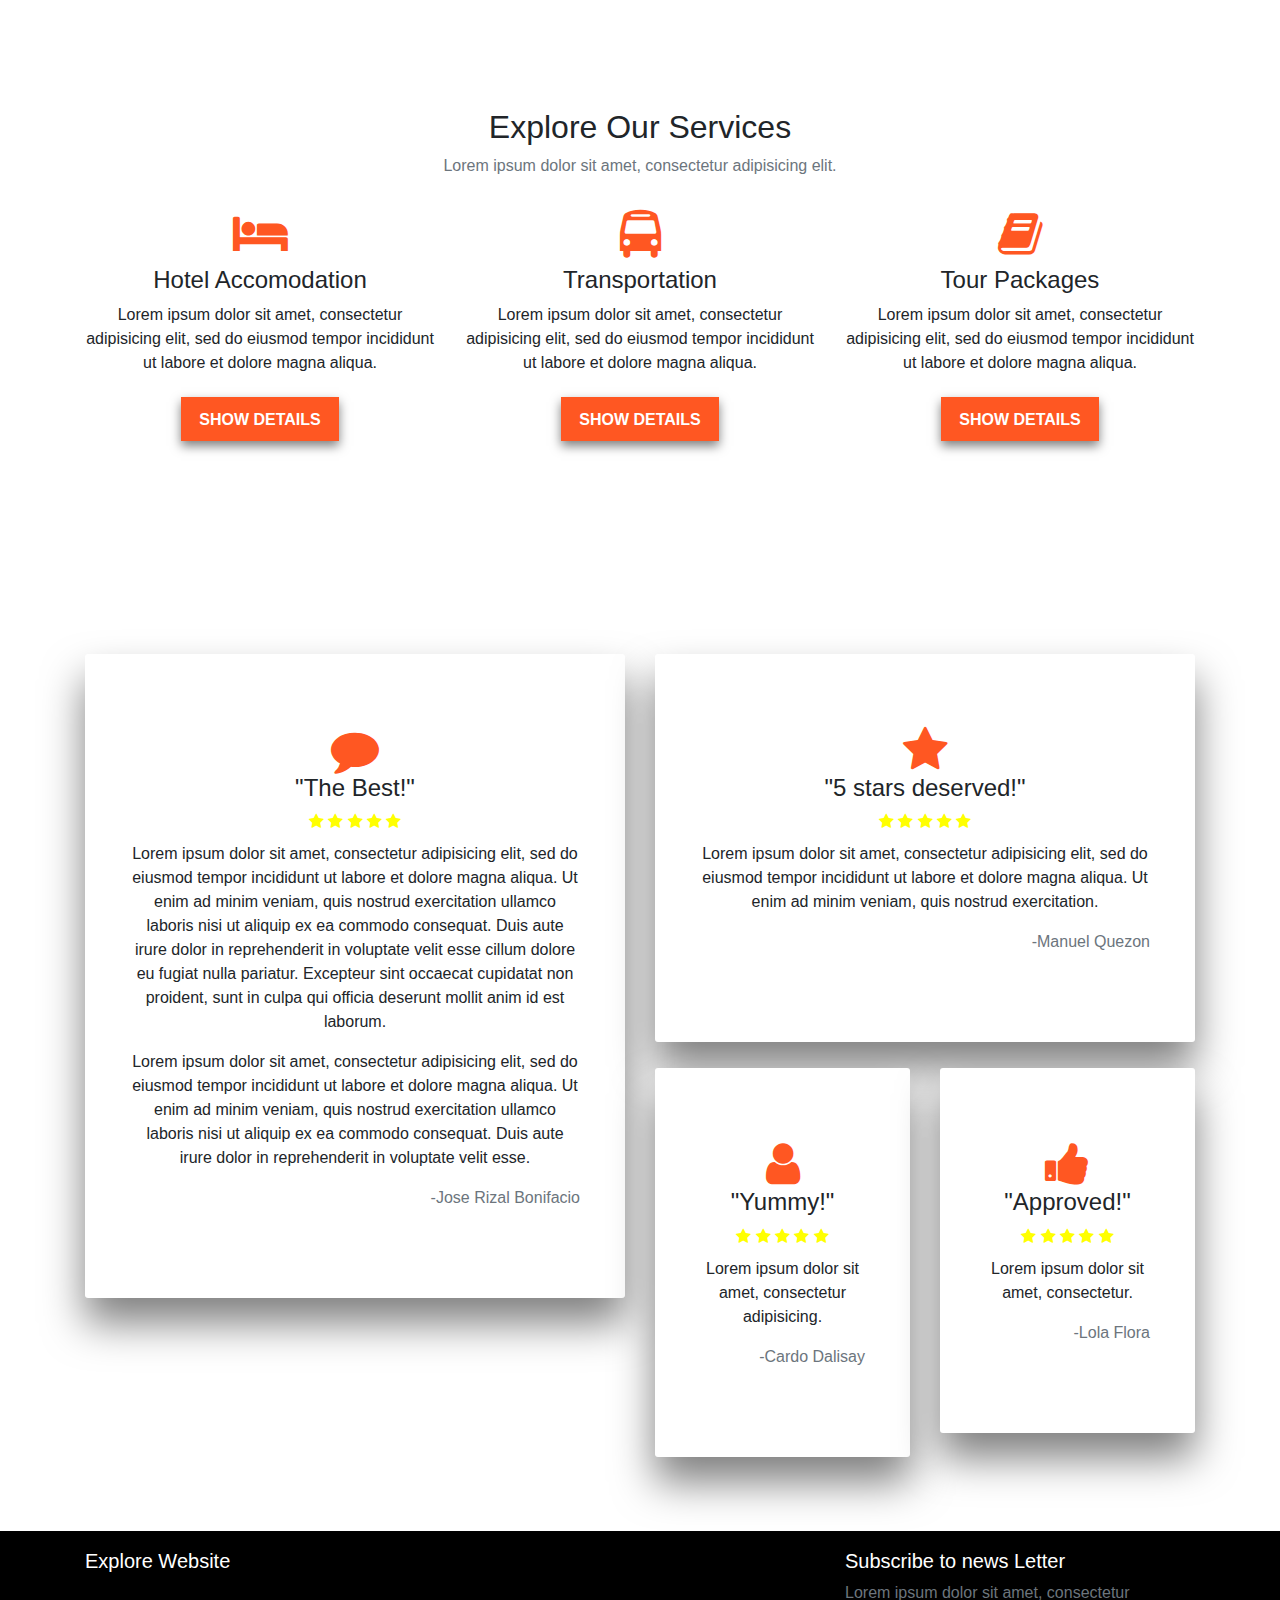
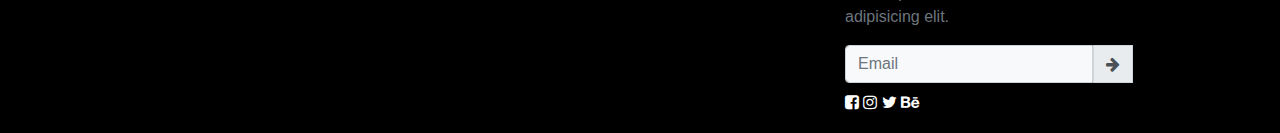
==== commit 5e1427a3: "Update explore.html" ====
--- a/explore.html
+++ b/explore.html
@@ -12,23 +12,38 @@
 </head>
 <body>
 	<header>
-		<nav>
-			<div class="container">	
-				<div class="row">	
-					<div class="col-md-6">
-						<img src="img/img-explore/logo-exp.png" width="15%" height="auto">
-					</div>
-					<div class="col-md-6"></div>
-				</div>	
-			</div>	
-		</nav>
+		<div class="navi">	
+		<nav class="navbar navbar-expand-md">
+		      <img class="m-0" src="img/img-explore/logo-exp.png" width="80px" height="auto">
+		      <button class="navbar-toggler" type="button" data-toggle="collapse" data-target="#navbarsExample04" aria-controls="navbarsExample04" aria-expanded="false" aria-label="Toggle navigation">
+		        <i class="fa fa-align-right fa-2x text-white">	</i>
+		      </button>
+
+		      <div class="collapse navbar-collapse" id="navbarsExample04">
+		      	<div class="mr-auto"></div>
+		        <ul class="navbar-nav m-0">
+		          <li class="nav-item active">
+		            <a class="nav-link" href="#">Home <span class="sr-only">(current)</span></a>
+		          </li>
+		          <li class="nav-item">
+		            <a class="nav-link" href="#">Explore</a>
+		          </li>
+		          <li class="nav-item">
+		            <a class="nav-link" href="#">Gallery</a>
+		          </li>
+		          <li class="nav-item">
+		            <a class="nav-link" href="#">Services</a>
+		          </li>
+		          <li class="nav-item">
+		            <a class="nav-link" href="#">Contact us</a>
+		          </li>
+		        </ul>
+		      </div>
+		    </nav>
+		    </div>
 		<section id="landing-page">
-			<div id="landing-bg">
-				
-			</div>
+			<div id="landing-bg"></div>
 			<div class="landingDiv parallax-bg">
-				<!-- <div id="landingDiv"></div> -->
-				<!-- <div id="logoDiv"></div> -->
 				<div id="paraImage"></div>
 				<div id="mainDis"></div>
 			</div>
@@ -222,18 +237,19 @@
 	<footer>
 		<div class="container text-white">	
 			<div class="row">
-				<div class="col-md-8">
+				<div class="col-md-8 l-footer">
 					<h5>Explore Website</h5>
+					<!-- <p class="text-secondary">Copyright &copy2019</p> -->
 				</div>
 				<div class="col-md-4">
 					<h5 >Subscribe to news Letter</h5>
 					<p class="text-muted">Lorem ipsum dolor sit amet, consectetur adipisicing elit.</p>
-					<form class="form-inline">
+					<form class="form-inline email-footer">
 						<div class="col pl-0">
 							<div class="input-group pr-5">
 								<input type="email" class="form-control bg-light text-muted" placeholder="Email">
-								<div class="input-group-prepend">
-									<div class="input-group-text">
+								<div class="input-group-prepend ">
+									<div class="input-group-text btn-orange">
 										<i class="fa fa-arrow-right"></i>
 									</div>
 								</div>
@@ -241,10 +257,10 @@
 						</div>
 					</form>
 				<div class="connect pt-2">
-						<i class="fa fa-facebook-square"></i>
-						<i class="fa fa-instagram"></i>
-						<i class="fa fa-twitter"></i>
-						<i class="fa fa-behance"></i>
+						<i class="fa fa-facebook-square"> </i> 
+						<i class="fa fa-instagram"> </i> 
+						<i class="fa fa-twitter"> </i> 
+						<i class="fa fa-behance"> </i> 
 					</div>	
 				</div>
 			</div>	
--- a/css/explore-style.css
+++ b/css/explore-style.css
@@ -12,6 +12,12 @@
 	left: 0;
 	z-index: 9999;
 	padding-top:1em;
+}
+.text-yellow{
+	color:#ffff00!important;
+}
+.text-orange{
+	color:rgba(255,87,34,1)!important;
 }
 /*////New Parallax/////*/
 #landing-page{
@@ -75,12 +81,24 @@
 h1,h2,h3,h4,h4{
 	/*color:blue!important;*/
 }
+.box-box{
+	margin: 0 2vmin;
+	box-sizing: border-box;
+}
+.hPanel{
+	background: #fff;
+	border-radius: 3px;
+	text-align: left;
+	padding: 4vmin 10vmin 4vmin 10vmin;
+	box-shadow: 0px 25px 42px rgba(0,0,0,0.5);
+}
 .panel{
 	background: #fff;
 	border-radius: 3px;
 	text-align: left;
-	padding: 8vmin 5vmin 13vmin 10vmin;
+	padding: 8vmin 5vmin 8vmin 5vmin;
 	box-shadow: 0px 25px 42px rgba(0,0,0,0.5);
+	margin-bottom: 2vmin;
 }
 .divPara{
 	width: 50%;
@@ -222,7 +240,7 @@
 }
 #fifthSection{
 	width: 100%;
-	padding: 5em 0;
+	padding: 2em 0;
 	position: relative;
 	display: flex;
 	justify-content: center;
@@ -239,7 +257,7 @@
 
 #sixthSection{
 	width: 100%;
-	height: 100vh;
+	padding: 2vmin;
 	background-image: url("../img/img-explore/19.jpg");
 	background-position:center;
 	background-attachment:fixed;
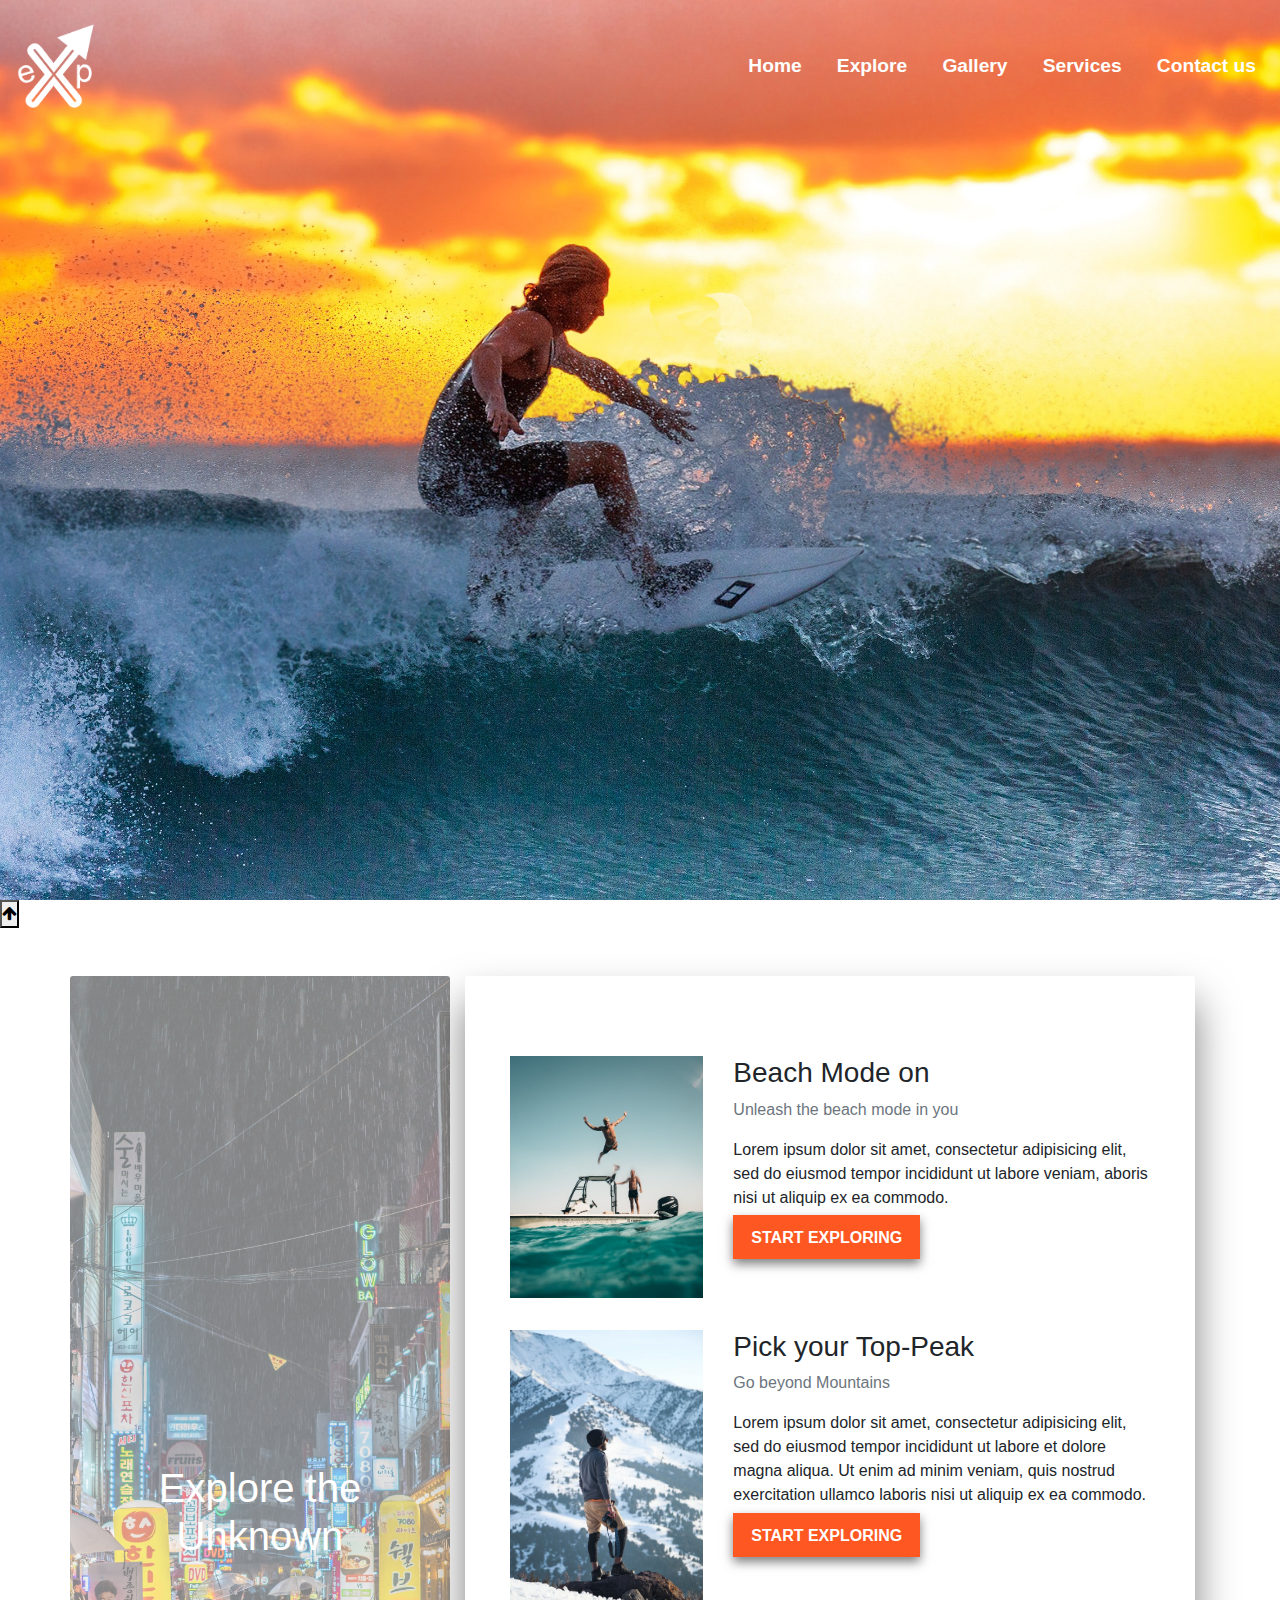
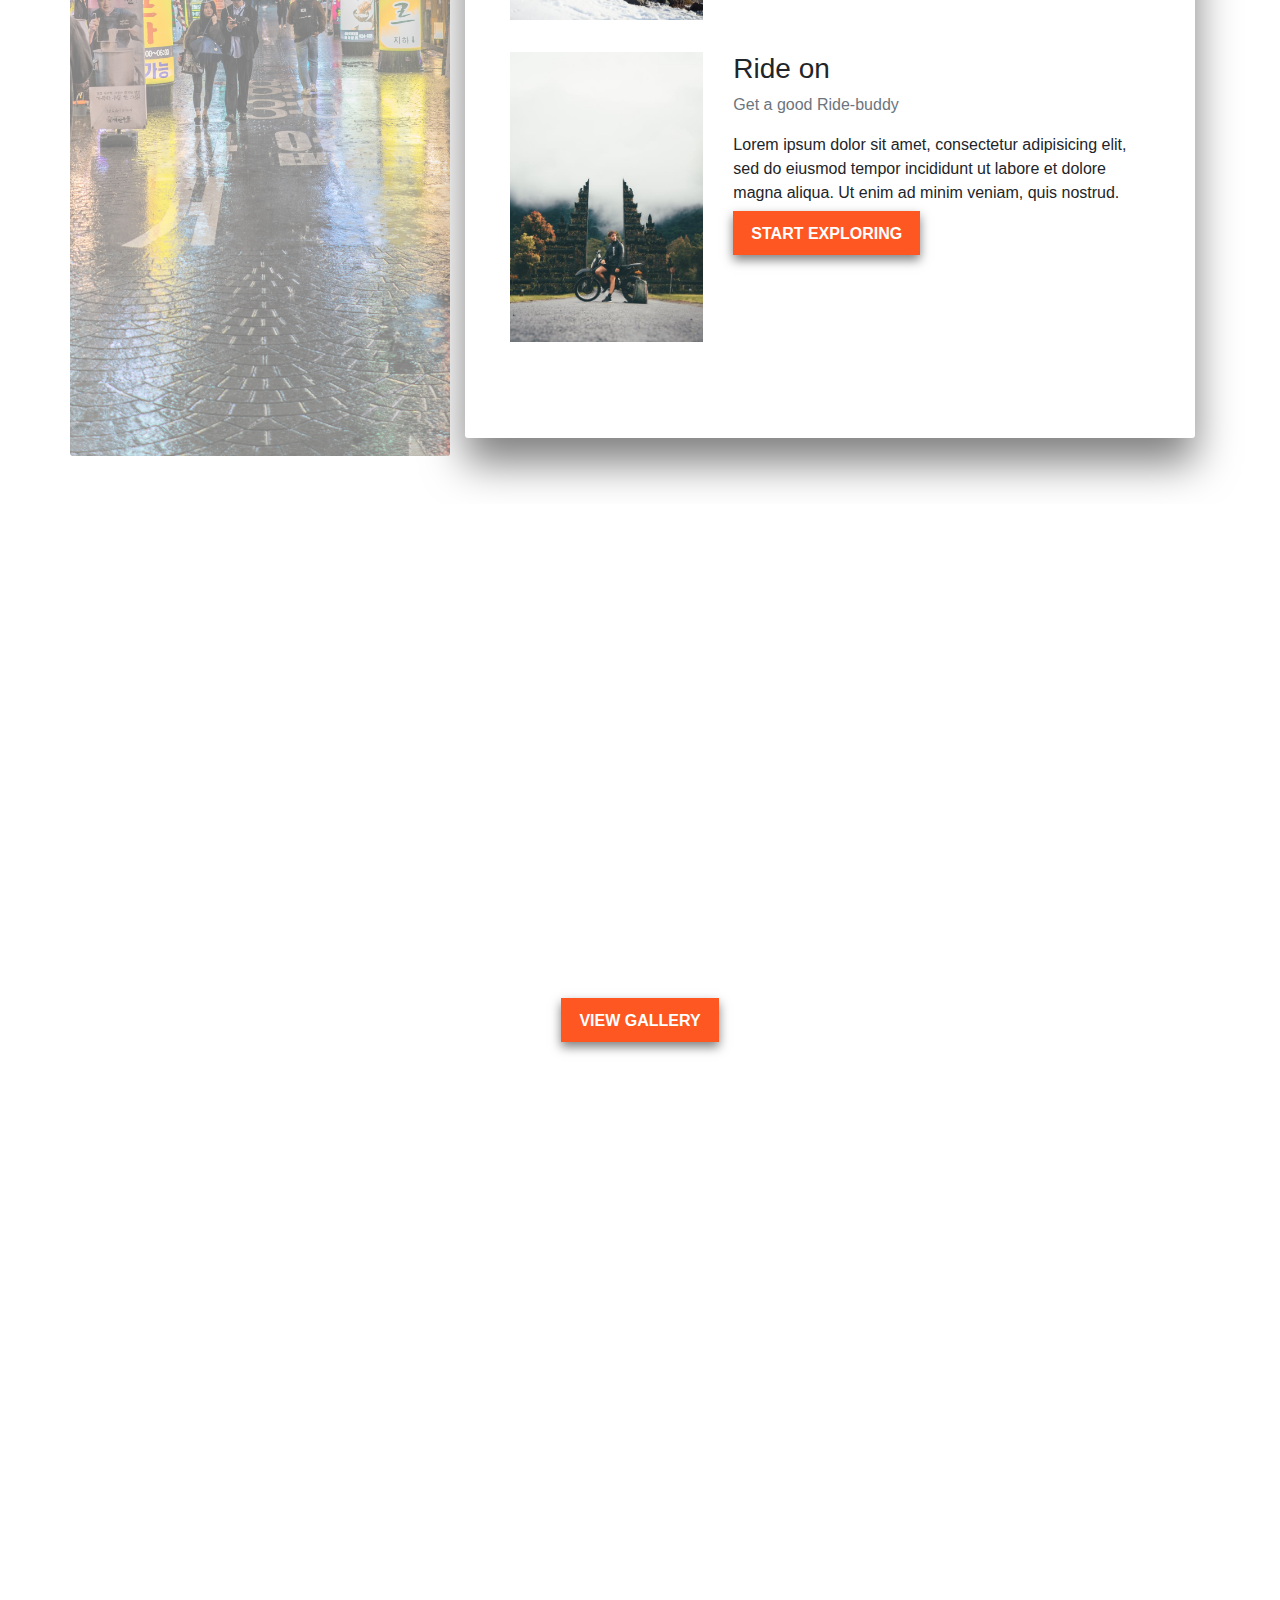
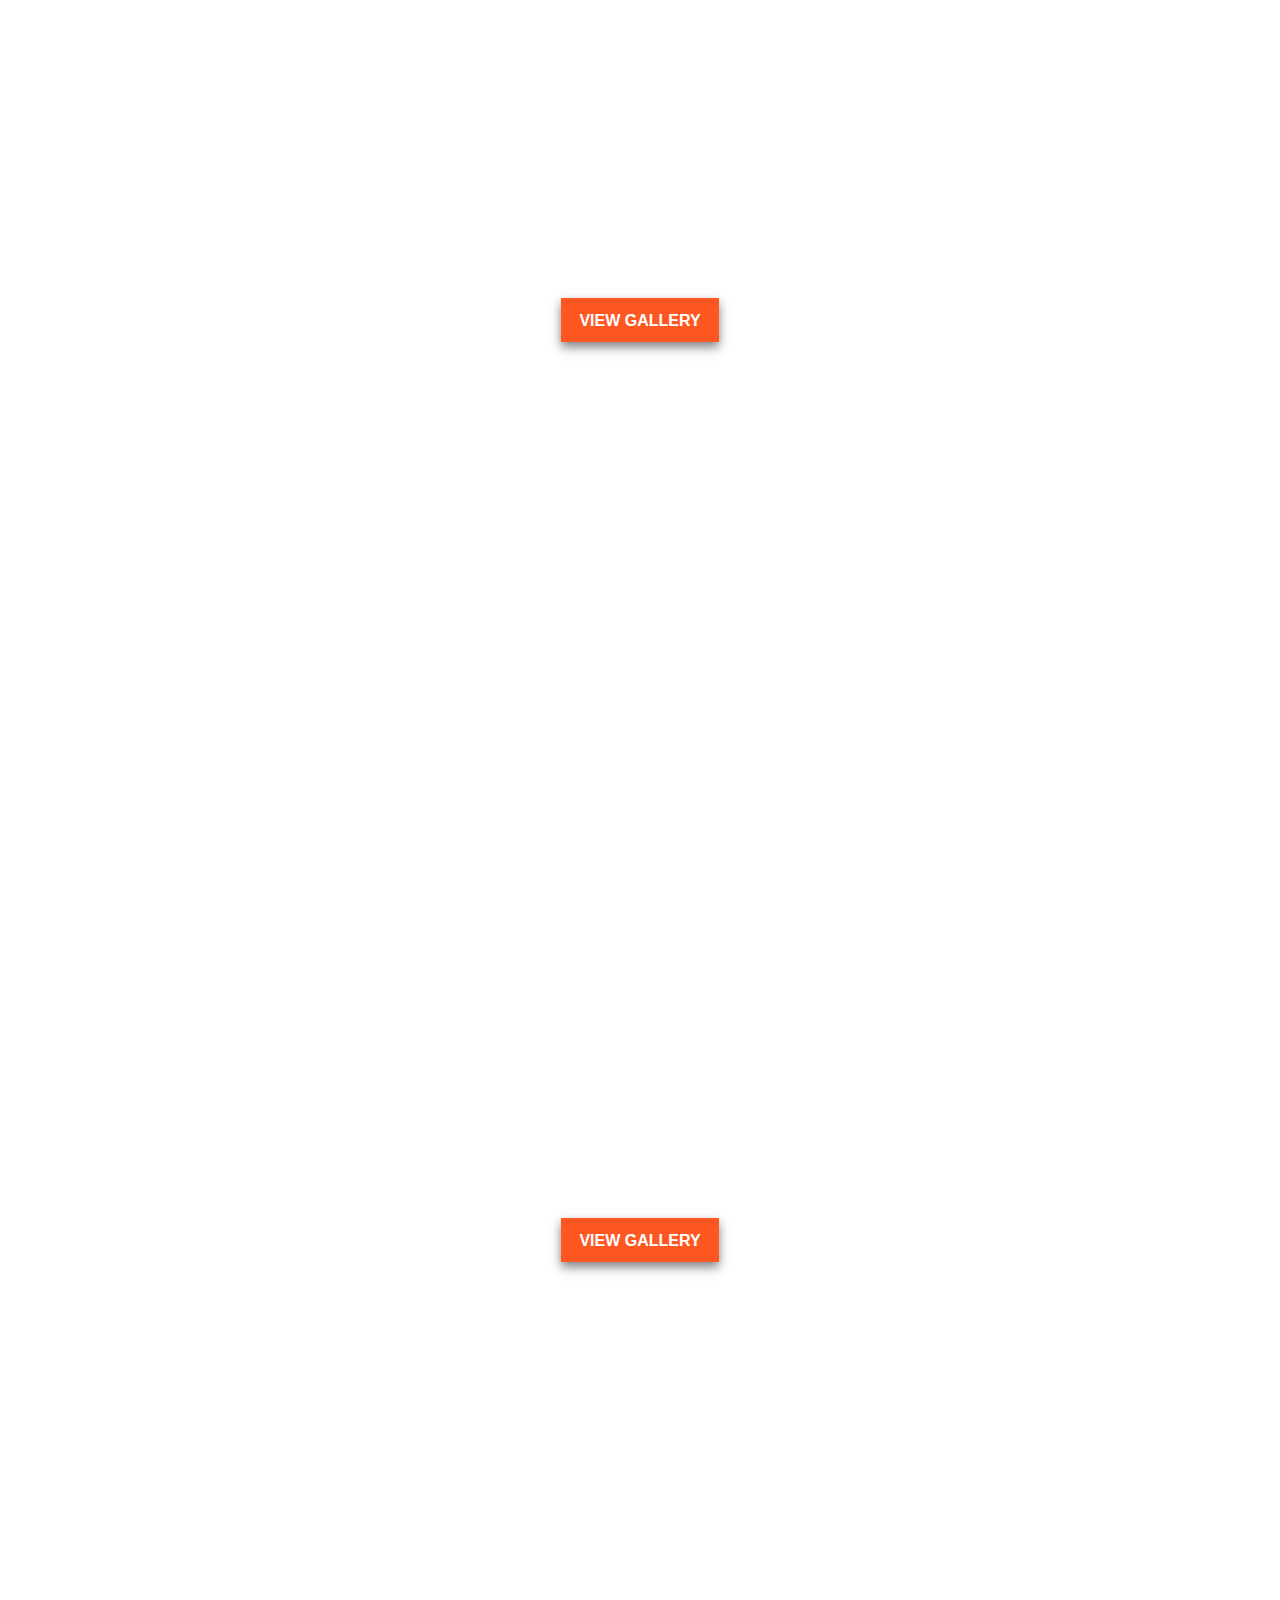
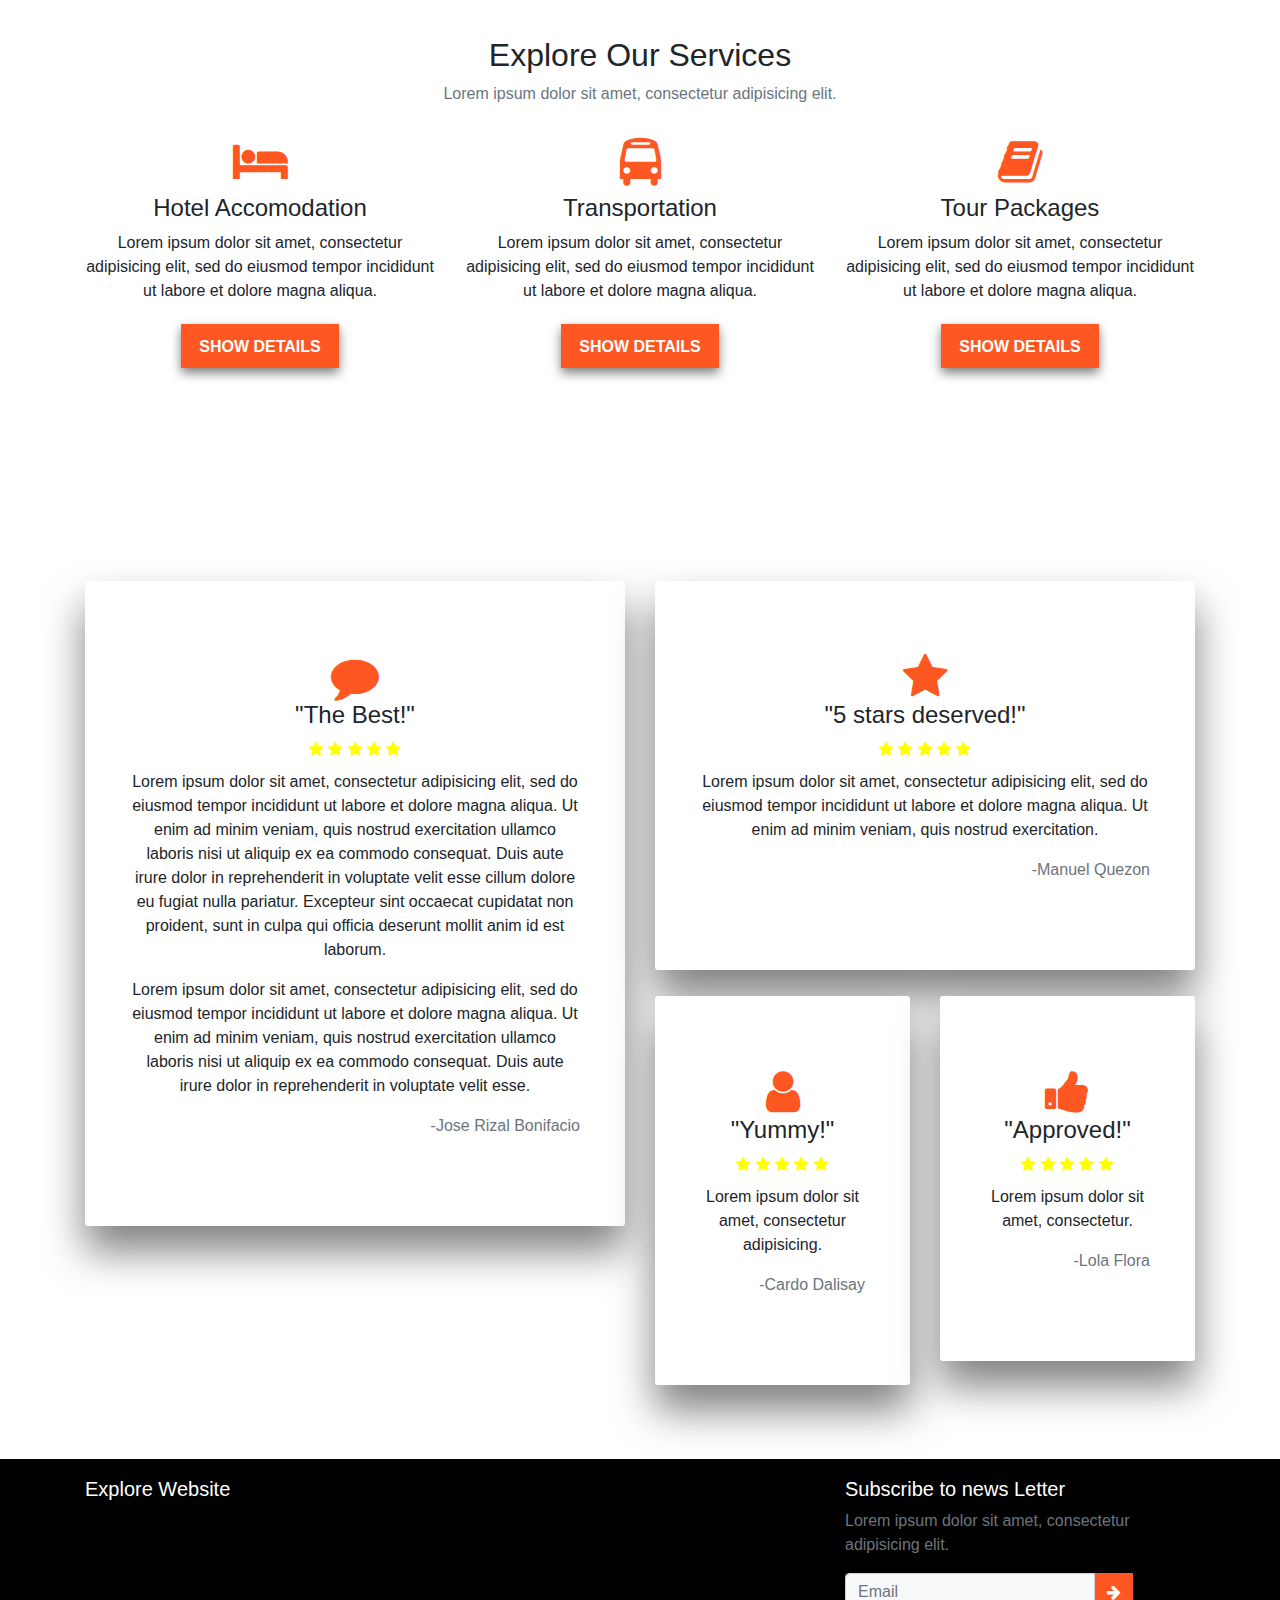
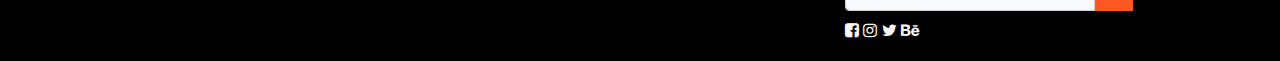
==== commit 78d906a9: "Update explore.html" ====
--- a/explore.html
+++ b/explore.html
@@ -26,13 +26,13 @@
 		            <a class="nav-link" href="#">Home <span class="sr-only">(current)</span></a>
 		          </li>
 		          <li class="nav-item">
-		            <a class="nav-link" href="#">Explore</a>
+		            <a class="nav-link" href="#firstSection">Explore</a>
 		          </li>
 		          <li class="nav-item">
-		            <a class="nav-link" href="#">Gallery</a>
+		            <a class="nav-link" href="#secondSection">Gallery</a>
 		          </li>
 		          <li class="nav-item">
-		            <a class="nav-link" href="#">Services</a>
+		            <a class="nav-link" href="#fifthSection">Services</a>
 		          </li>
 		          <li class="nav-item">
 		            <a class="nav-link" href="#">Contact us</a>
@@ -49,6 +49,7 @@
 			</div>
 		</section>
 	</header>
+	<button onclick="topFunction()" id="myBtn" title="Go to top"><i class="fa fa-arrow-up"></i></button>
 	<section id="firstSection" class="py-5">	
 		<div class="container text-center">	
 			<div class="row">
@@ -269,5 +270,37 @@
 	<script type="text/javascript" src="js/jquery.min.js"></script>
 	<script type="text/javascript" src="js/bootstrap.min.js"></script>
 	<script type="text/javascript" src="js/explore-js.js"></script>
+	<script type="text/javascript">
+		$(function() {
+	      // Smooth Scrolling
+	      $('a[href*="#"]:not([href="#"])').click(function() {
+	        if (location.pathname.replace(/^\//,'') == this.pathname.replace(/^\//,'') && location.hostname == this.hostname) {
+	          var target = $(this.hash);
+	          target = target.length ? target : $('[name=' + this.hash.slice(1) +']');
+	          if (target.length) {
+	            $('html, body').animate({
+	              scrollTop: target.offset().top
+	            }, 500);
+	            return false;
+	          }
+	        }
+	      });
+	    });
+		//Back to top
+		window.onscroll = function() {scrollFunction()};
+
+		function scrollFunction() {
+		  if (document.body.scrollTop > 20 || document.documentElement.scrollTop > 20) {
+		    document.getElementById("myBtn").style.display = "block";
+		  } else {
+		    document.getElementById("myBtn").style.display = "none";
+		  }
+		}
+		// When the user clicks on the button, scroll to the top of the document
+		function topFunction() {
+		  document.body.scrollTop = 0;
+		  document.documentElement.scrollTop = 0;
+		}
+	</script>
 </body>
 </html>
--- a/css/explore-style.css
+++ b/css/explore-style.css
@@ -5,13 +5,26 @@
 body, section{
 	overflow-x: hidden;
 }
-nav{
+.navi{
 	position: absolute;
 	width: 100%;
 	top: 0;
 	left: 0;
 	z-index: 9999;
 	padding-top:1em;
+	/*background-color: rgba(255,255,255,0.2);*/
+}
+.navi a{
+	color:white;
+	font-weight:bold;
+	font-size: 1.2em;
+	margin-left: 1em; 
+}
+.navi a:hover{
+	color:rgba(255,87,34,1);
+	font-weight:bold;
+	font-size: 1.2em;
+	margin-left: 1em; 
 }
 .text-yellow{
 	color:#ffff00!important;
@@ -19,6 +32,26 @@
 .text-orange{
 	color:rgba(255,87,34,1)!important;
 }
+.btn-orange{
+	background-color: rgba(255,87,34,1)!important;
+	color:#fff!important;
+	border:none!important;
+}
+/*////Navigation////////////*/
+.nav-ul{ 
+	float: right;
+	list-style: none;
+}
+.nav-ul li{
+	display: inline-block;
+}
+.nav-ul li a{
+	color: #fff;
+	text-decoration: none;
+	text-transform: capitalize;
+	font-size: 1.2em;
+}
+
 /*////New Parallax/////*/
 #landing-page{
 	background-image: url("../img/img-explore/bg-wave.jpg");
@@ -272,6 +305,19 @@
 	padding: 2vmin 0;
 	background-color: #000;
 }
+.f-nav{
+	list-style: none;
+}
+.f-nav a{
+	color: #fff;
+	text-decoration: none;
+	margin-bottom: 20px;
+}
+.f-nav a:hover{
+	color:rgba(255,87,34,1)!important;
+	text-decoration: none;
+}
+
 @media(max-width: 530px){
 	.panel{
 		text-align: center;
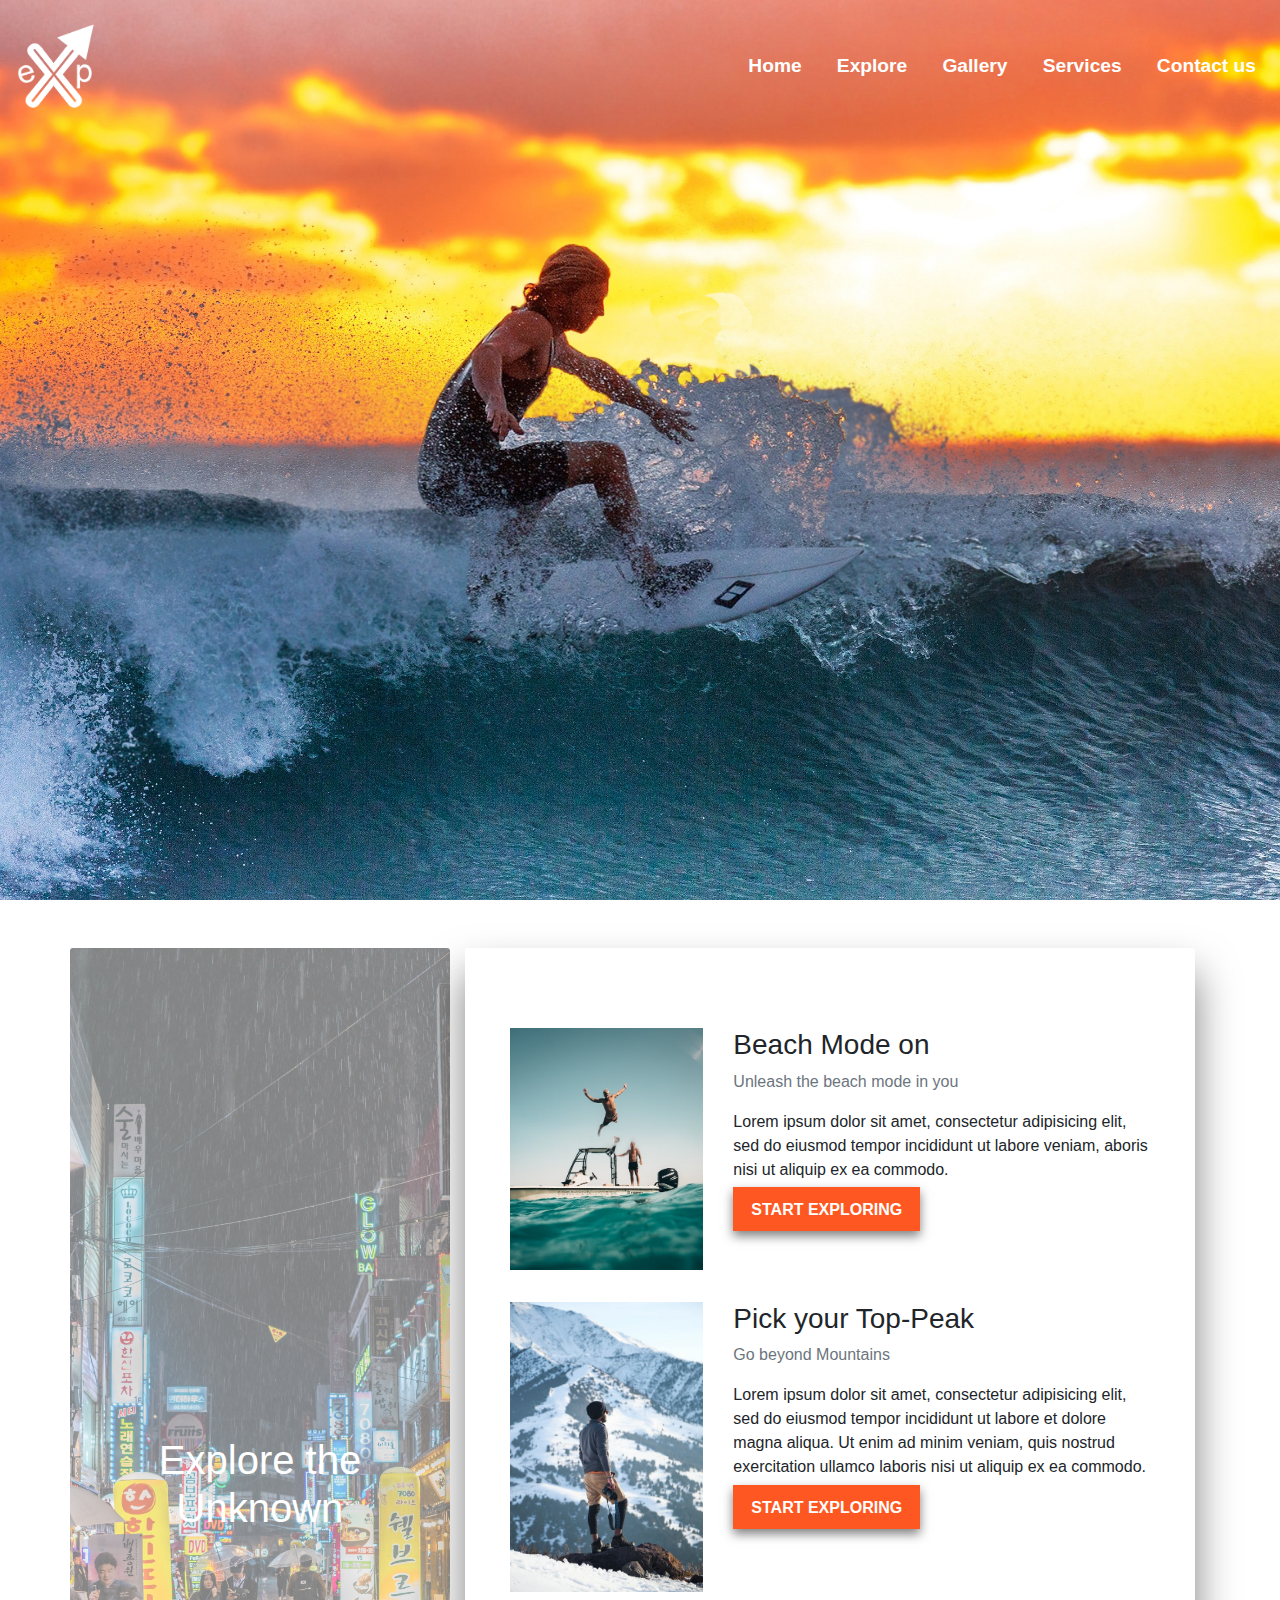
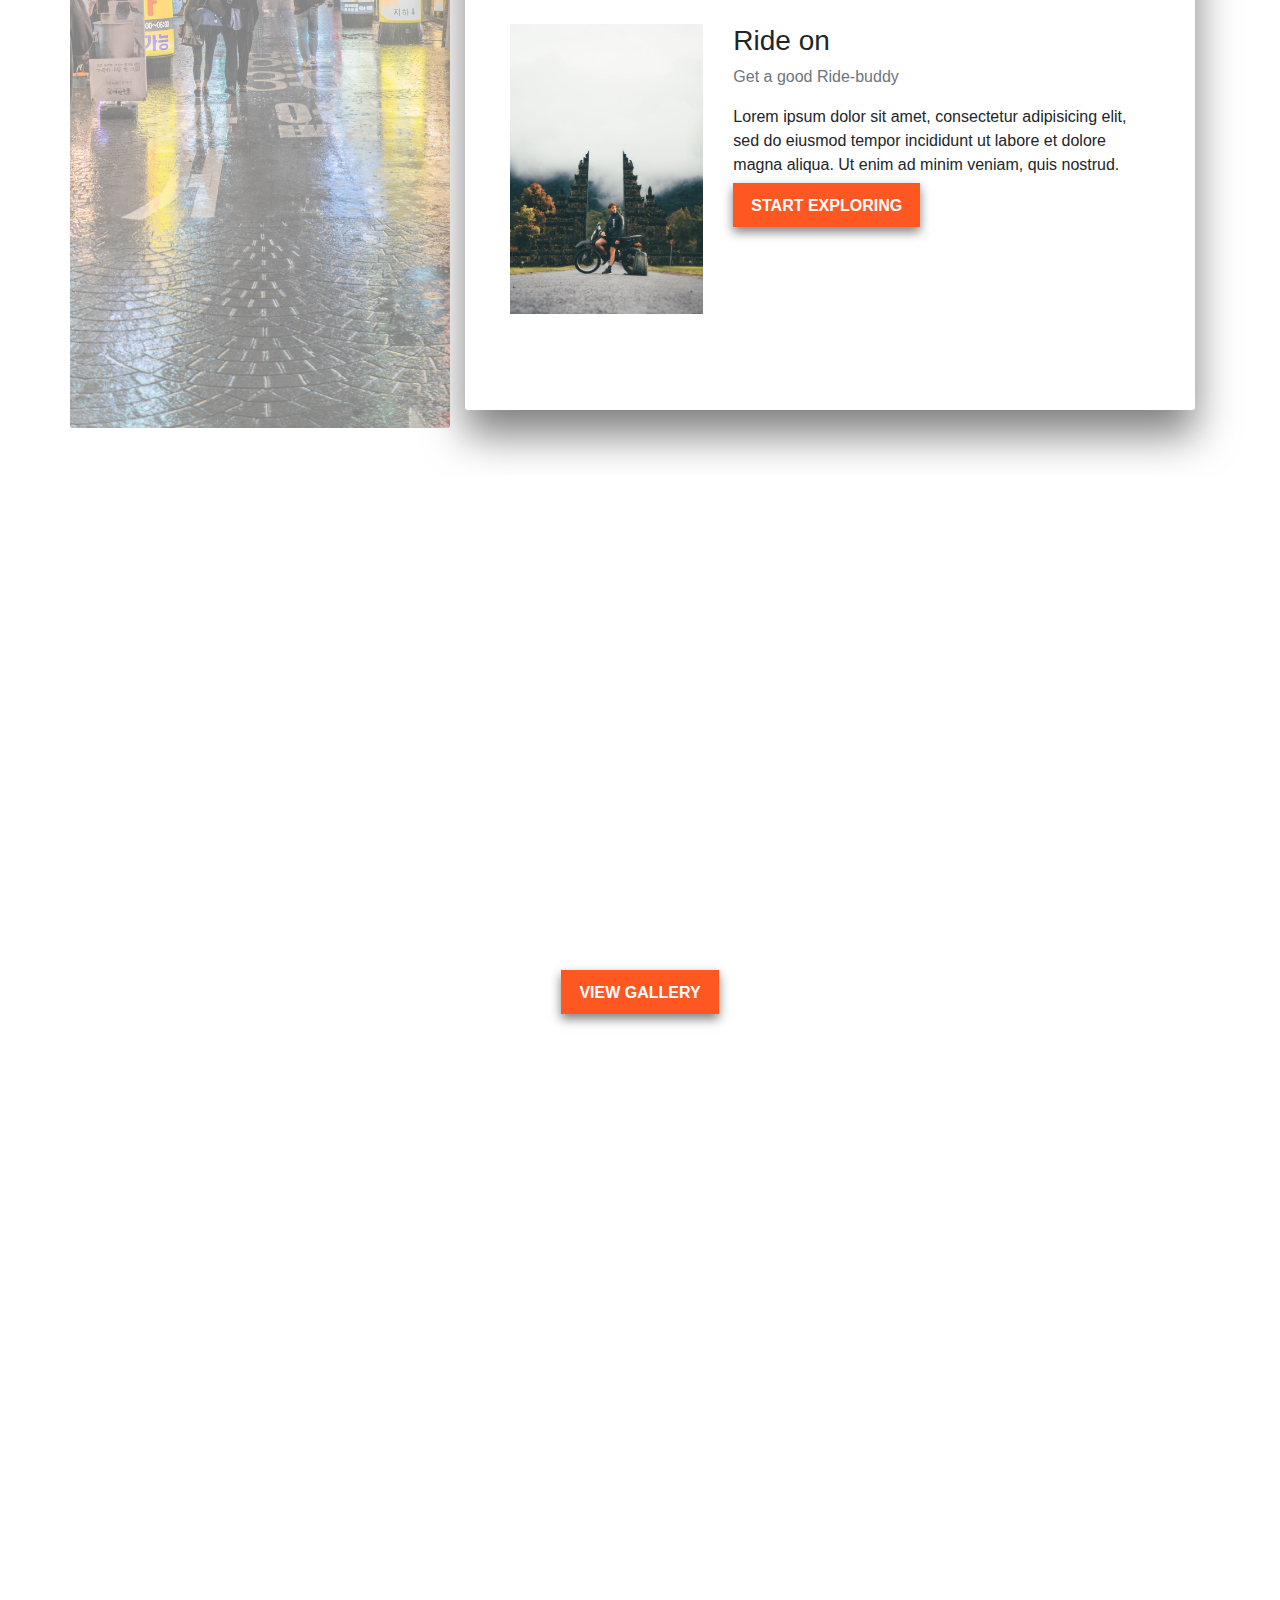
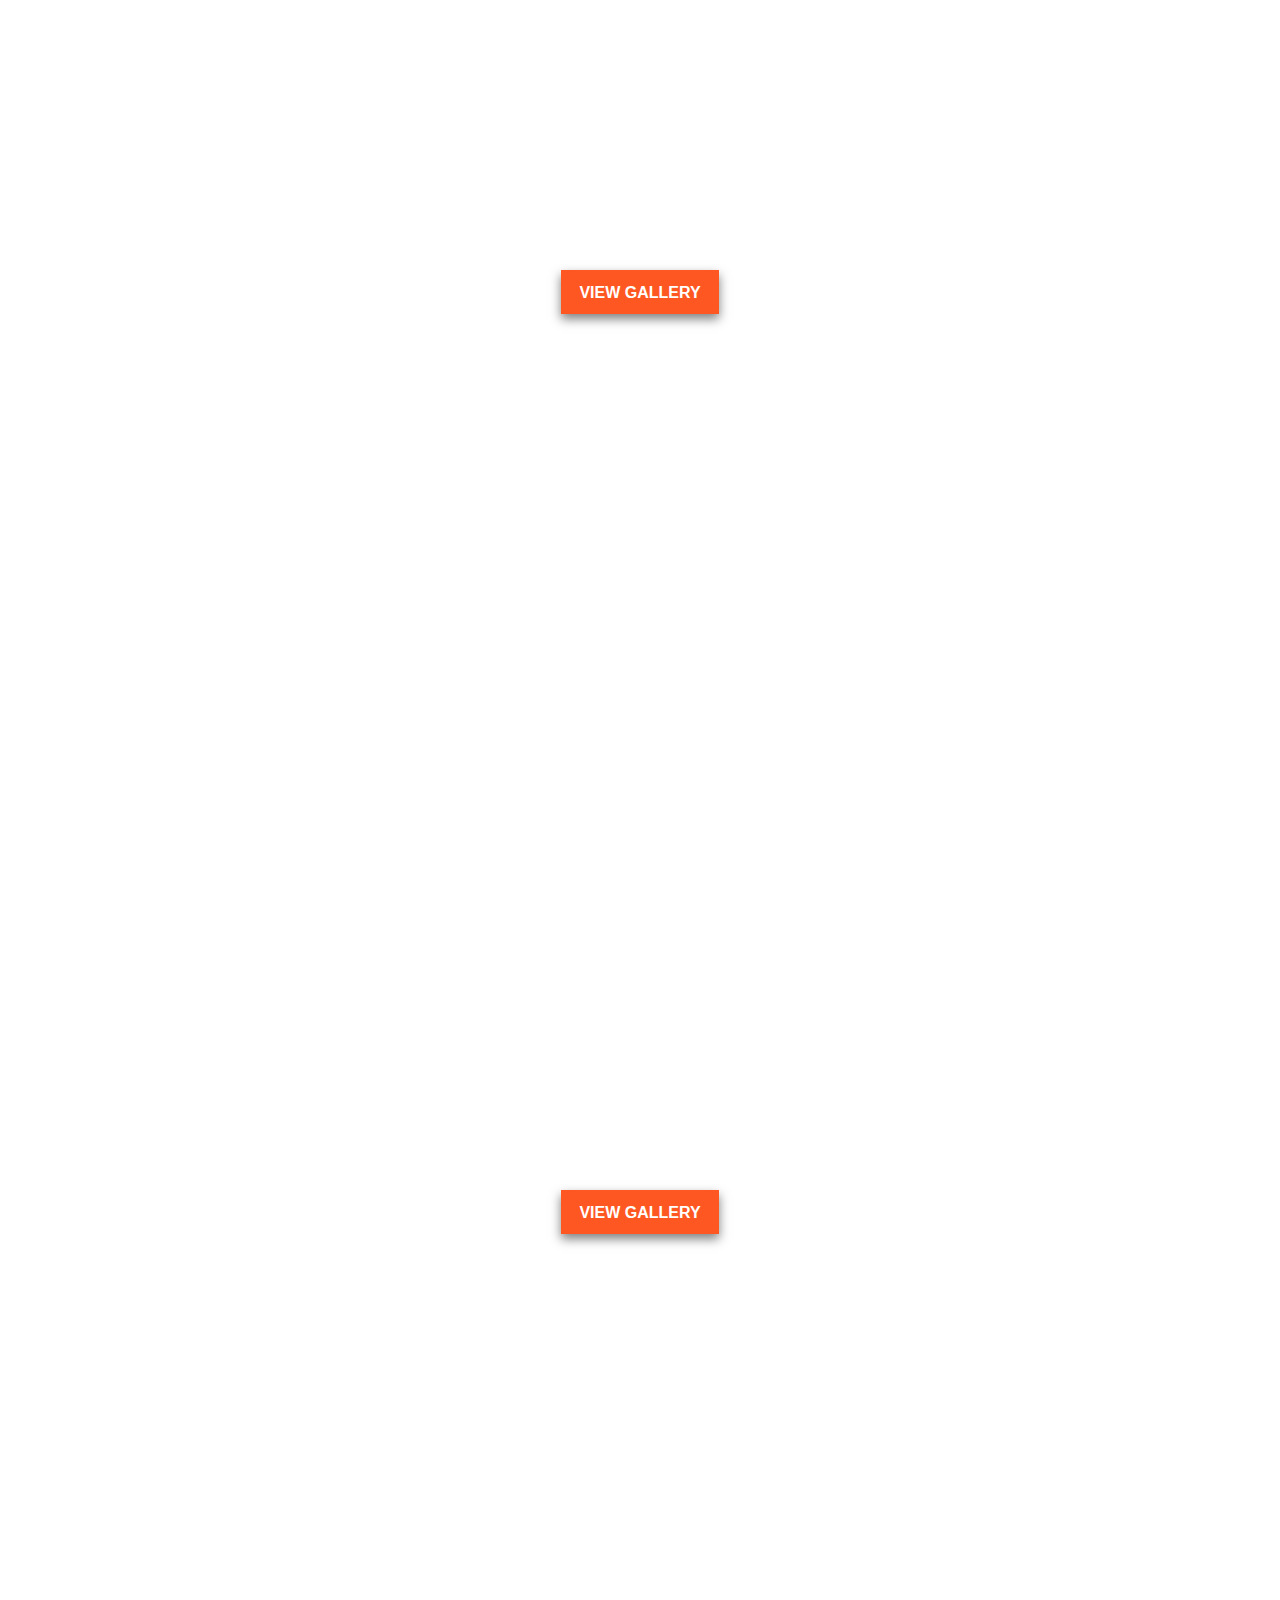
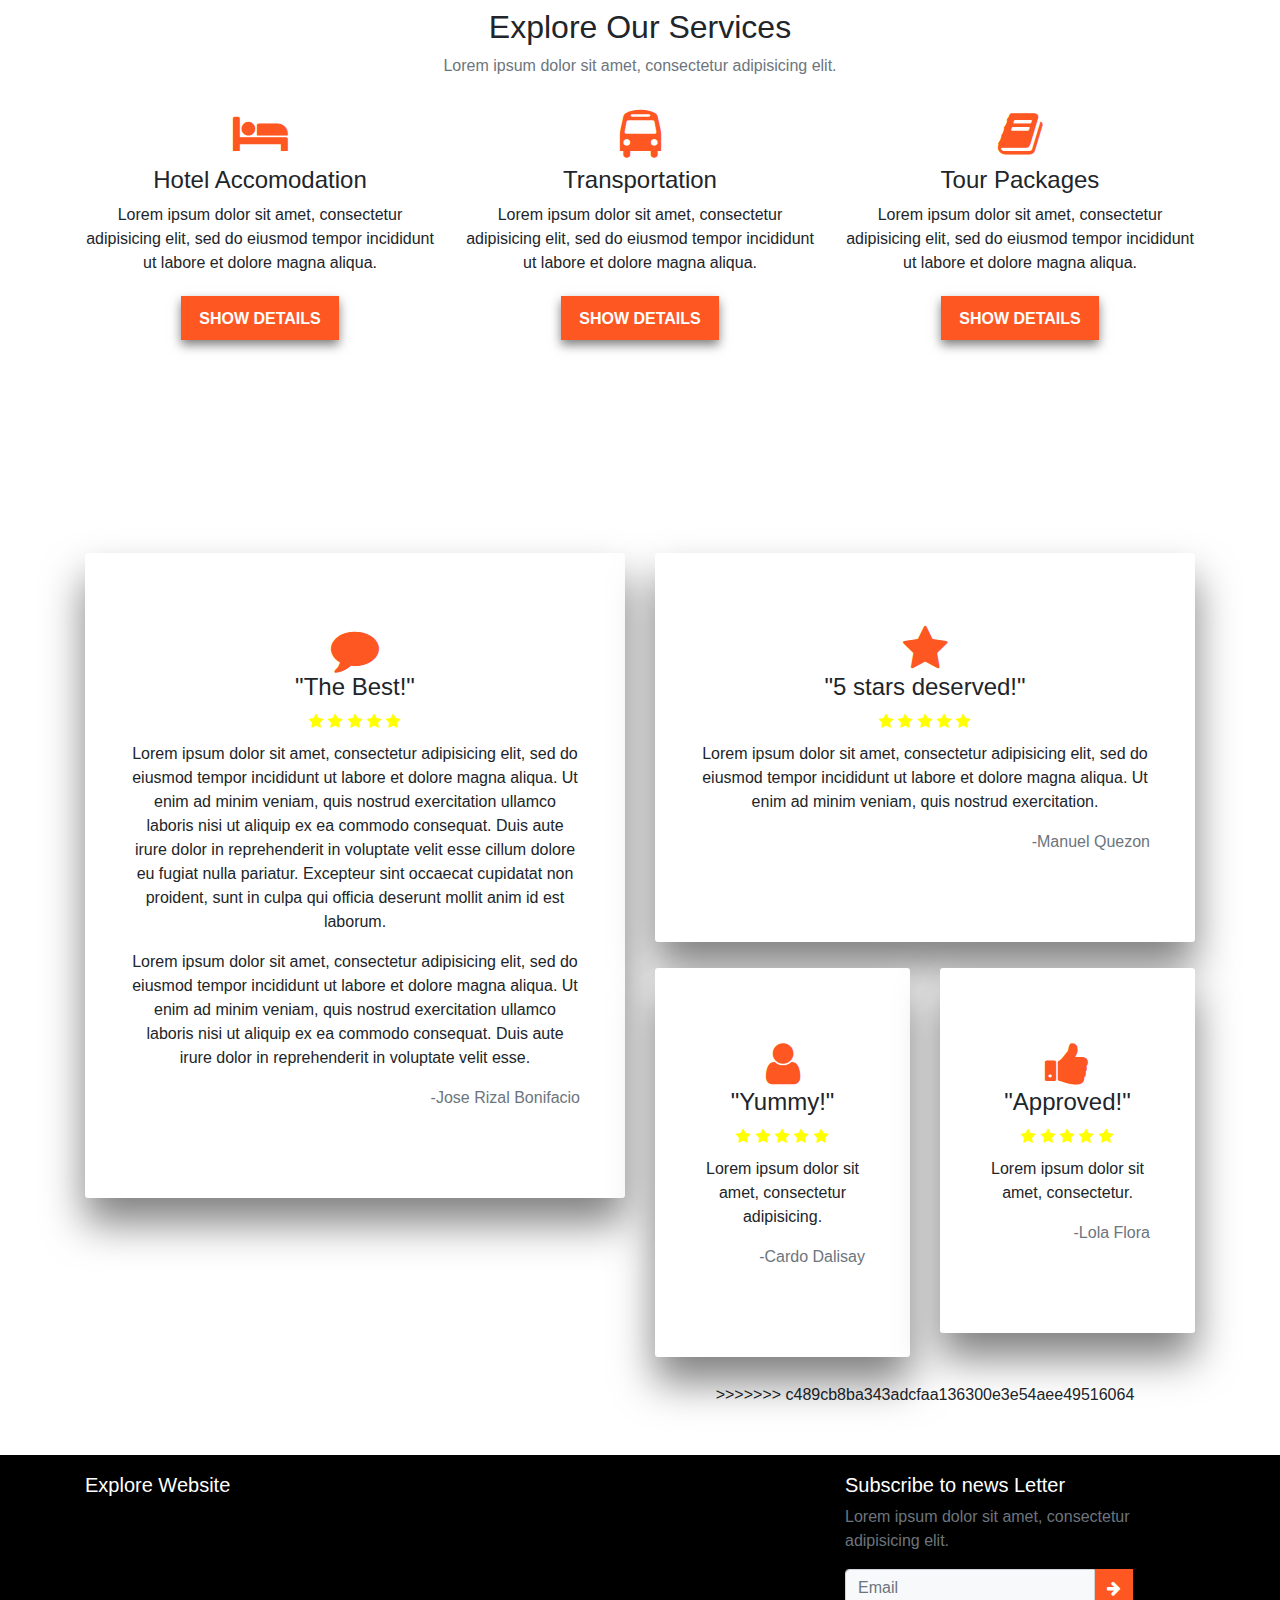
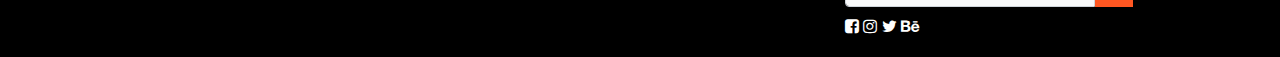
==== commit 2b4d95c1: "Update explore.html" ====
--- a/explore.html
+++ b/explore.html
@@ -231,6 +231,7 @@
 								</div>
 							</div>
 						</div>
+>>>>>>> c489cb8ba343adcfaa136300e3e54aee49516064
 					</div>
 				</div>
 			</div>
--- a/css/explore-style.css
+++ b/css/explore-style.css
@@ -317,7 +317,30 @@
 	color:rgba(255,87,34,1)!important;
 	text-decoration: none;
 }
-
+/*Back to Top Button*/
+#myBtn {
+  display: none;
+  position: fixed;
+  bottom: 20px;
+  right: 30px;
+  z-index: 99;
+  font-size: 18px;
+  border: none;
+  outline: none;
+  background-color: rgba(255,87,34,0.8)!important;
+  color: white;
+  cursor: pointer;
+  padding: 15px 20px;
+  border-radius: 50%;
+  box-shadow: 0px 5px 10px rgba(0,0,0,0.5);
+}
+
+#myBtn:hover {
+  background-color: #555;
+  box-shadow: 0px 5px 10px rgba(255,87,34,0.2)!important;
+}
+
+/*Media Queries*/
 @media(max-width: 530px){
 	.panel{
 		text-align: center;
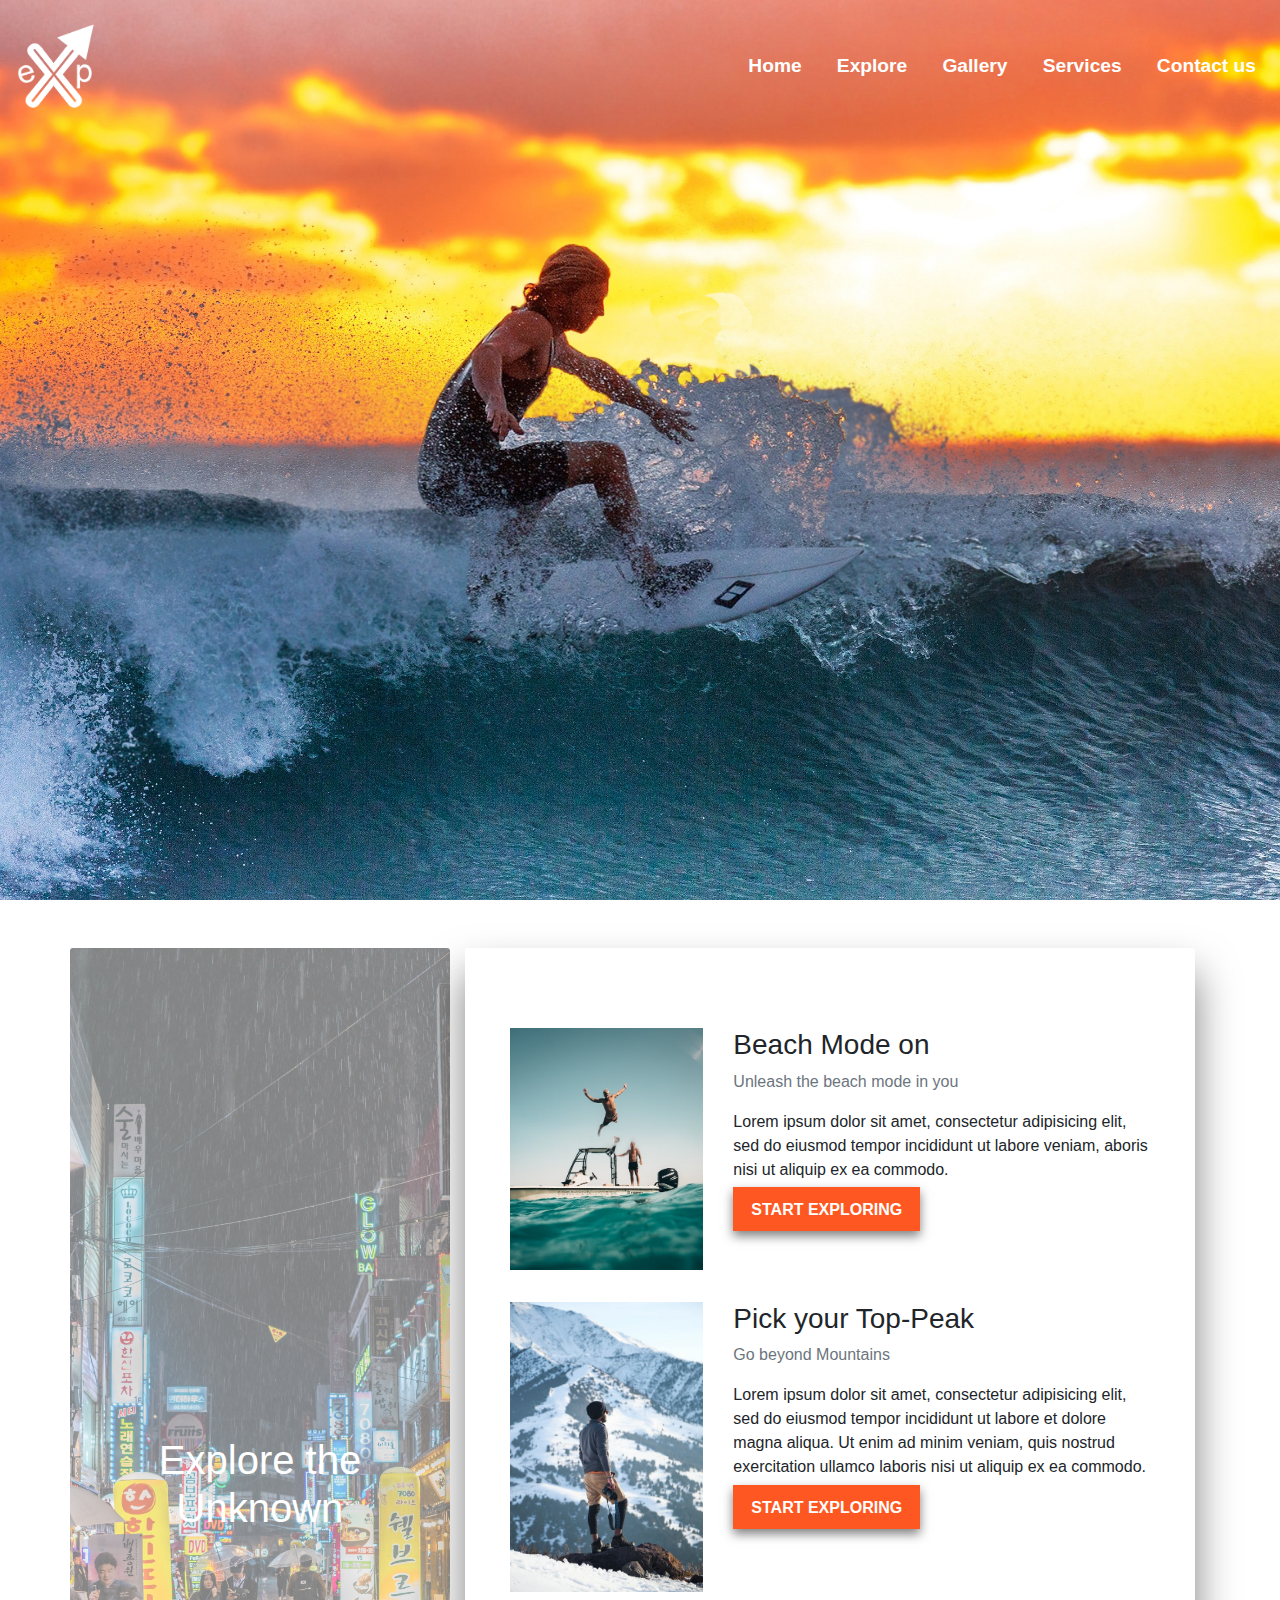
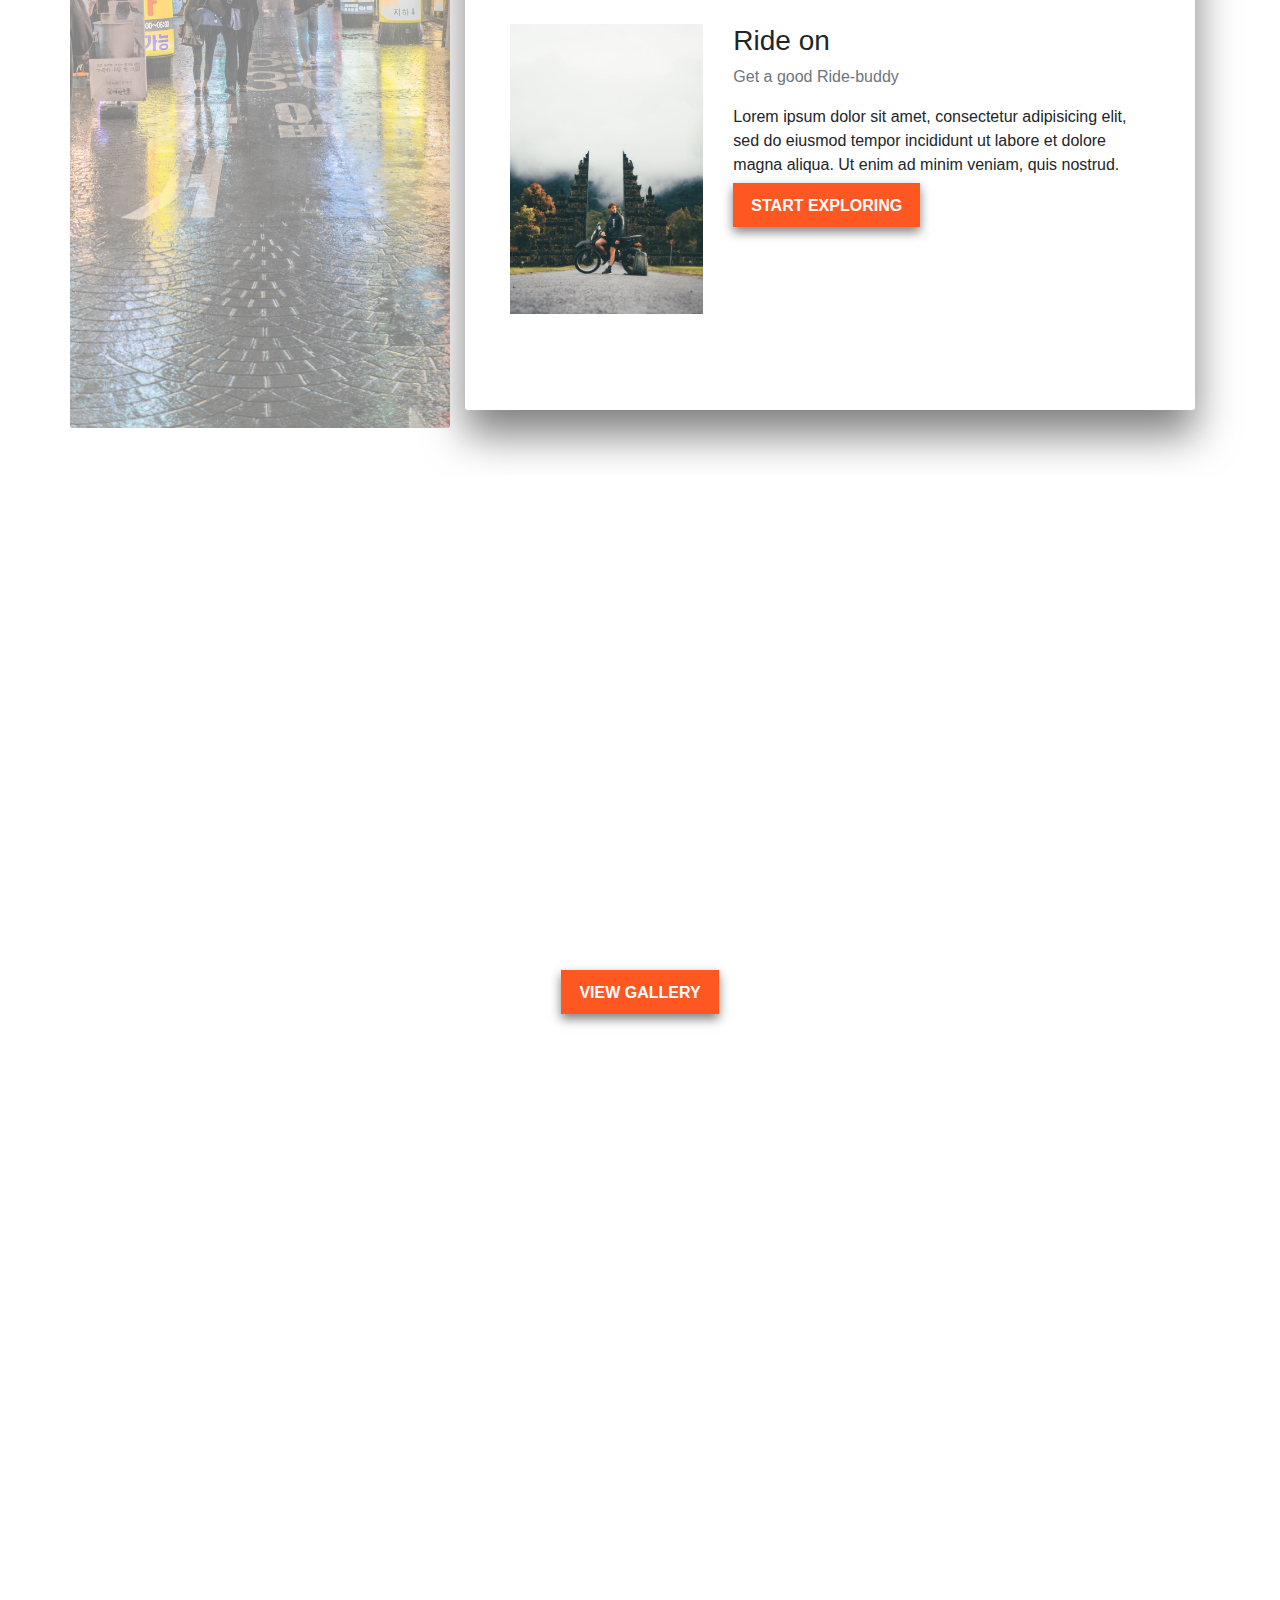
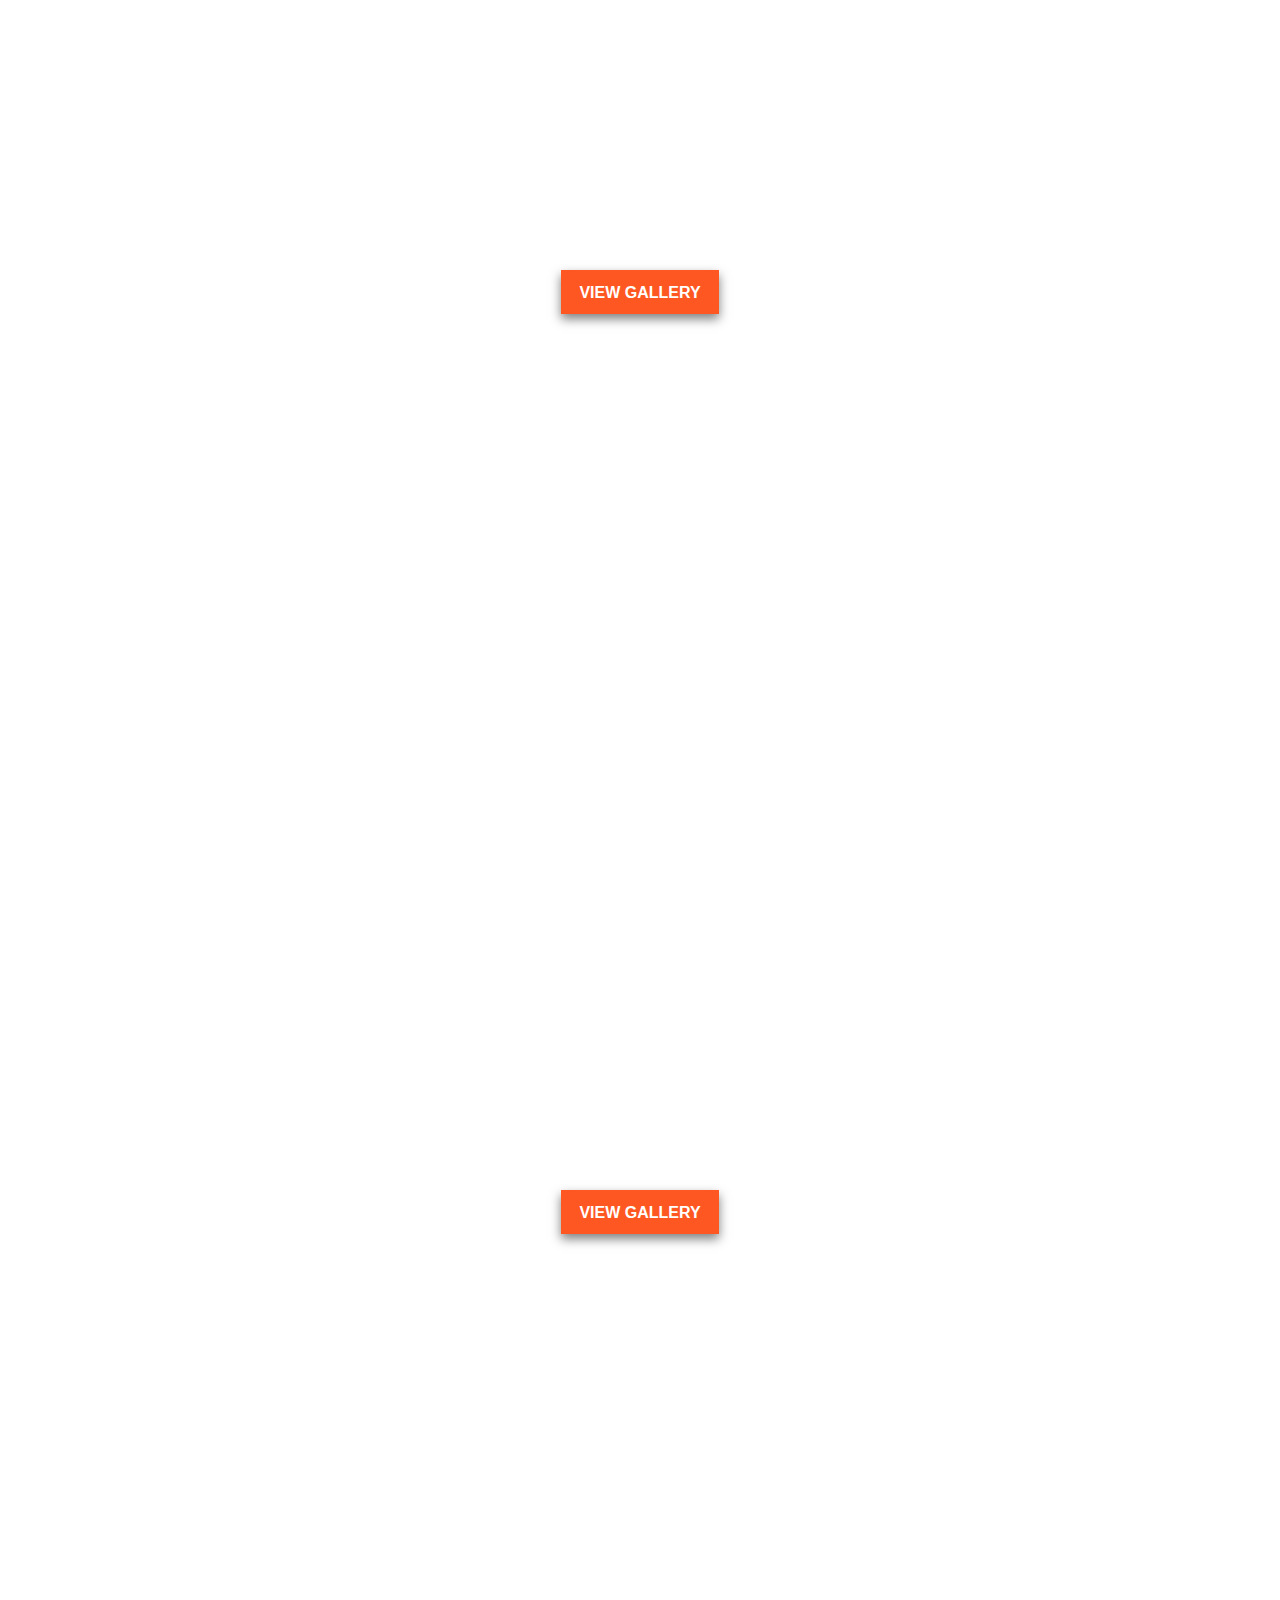
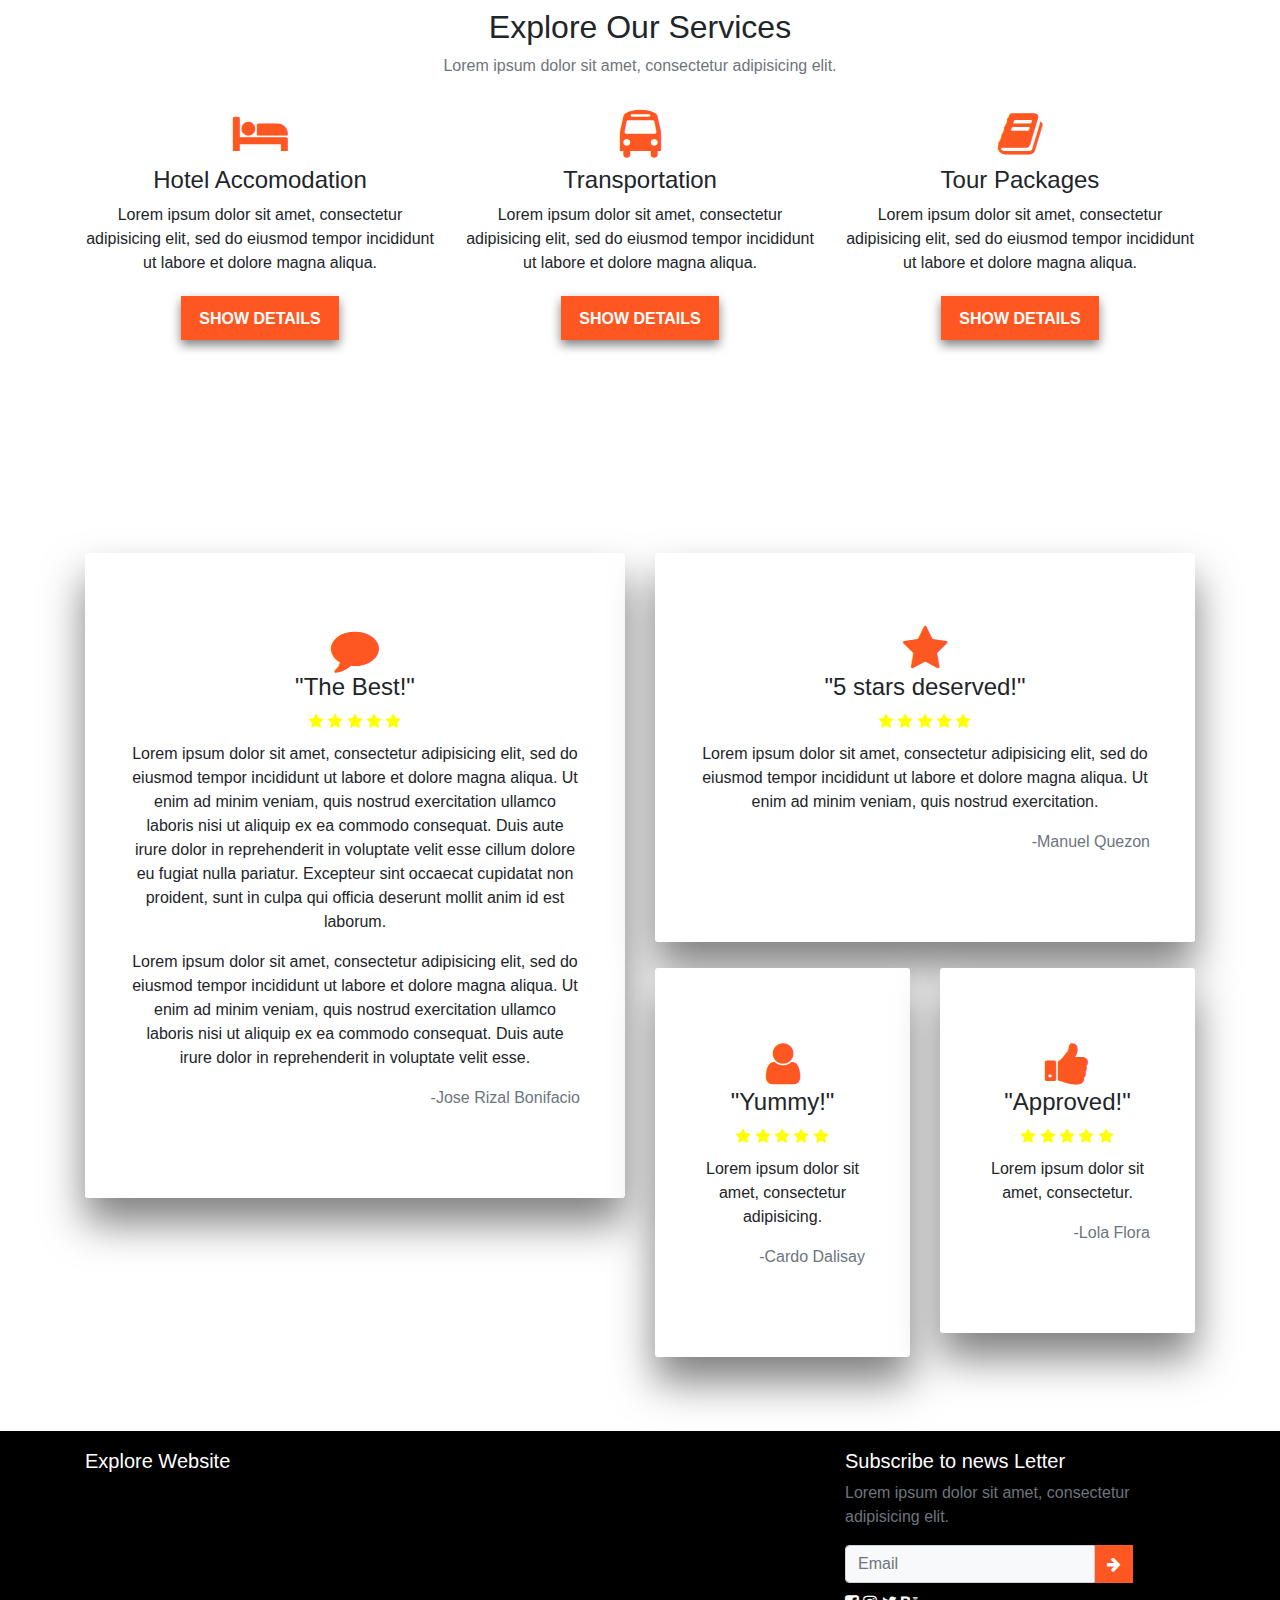
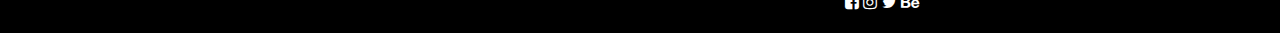
==== commit aadfb612: "Merge branch 'master' of https://github.com/Mac-github/pimentelmac" ====
--- a/explore.html
+++ b/explore.html
@@ -231,7 +231,7 @@
 								</div>
 							</div>
 						</div>
->>>>>>> c489cb8ba343adcfaa136300e3e54aee49516064
+
 					</div>
 				</div>
 			</div>
